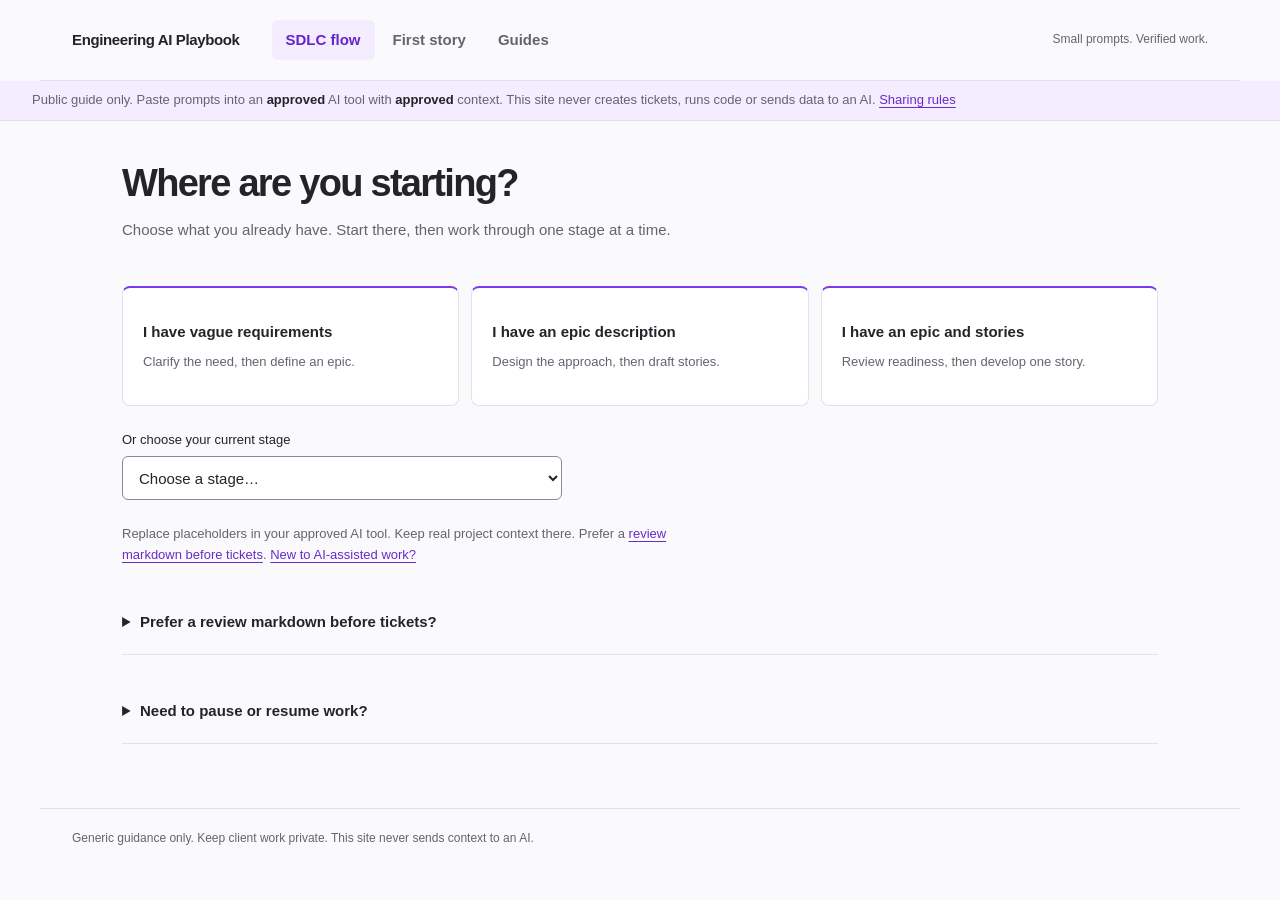
==== index.html @ a4615b83 "Polish review-markdown guide wording for the synced HTML view. Co-authored-by: Cursor <cursoragent@c" ====
<!doctype html>
<html lang="en">
<head>
<meta charset="utf-8">
<meta name="viewport" content="width=device-width,initial-scale=1">
<meta name="description" content="A practical guide to your first AI-assisted engineering task, with copyable prompts, worked examples and team guides.">
<title>Engineering AI Playbook</title>
<link rel="stylesheet" href="assets/styles.css?v=sdlc4">
</head>
<body>
<a class="skip" href="#main">Skip to content</a>
<header><a class="brand" href="#library">Engineering AI Playbook</a><nav aria-label="Main navigation"><a href="#library">SDLC flow</a><a href="#start">First story</a><a href="#guides">Guides</a></nav><span class="header-note">Small prompts. Verified work.</span></header>
<p class="site-boundary" role="note">Public guide only. Paste prompts into an <strong>approved</strong> AI tool with <strong>approved</strong> context. This site never creates tickets, runs code or sends data to an AI. <a href="#guide-security">Sharing rules</a></p>
<main id="main">

<section id="start" class="section" aria-labelledby="start-title">
<h1 id="start-title">Your first story</h1>
<p>New to AI-assisted work? Follow six steps with a fictional task app. Already comfortable? <a href="#library">Go to the SDLC flow</a>, jump to <a href="#stage/develop">Develop one story</a>, or <a href="#guide-review-md">generate a review markdown before tickets</a>.</p>

<nav id="lesson-nav" aria-label="Story steps"></nav><p id="lesson-status" class="helper" role="status"></p>
<article class="lesson-step" id="first-setup"><h3>1. Choose where to work</h3><div>
<p><strong>Ask your lead:</strong> “Which AI tool and model are approved, which repository and branch should I use, and what checks must pass?” Use the project’s existing setup instructions.</p>
<ul><li><strong>Editor or coding agent with an approved local project:</strong> paste prompts in its chat. Confirm it has the correct project open and can inspect files. Restrict permissions to the task; review proposed edits and commands.</li><li><strong>Browser chat without project access:</strong> paste only approved text for planning or explanation. It cannot inspect your local files, run tests or verify your branch unless an approved integration gives it that access. Ask it what context it needs; do not upload a whole repository.</li></ul>
<p>You do not need a ticket system, code host or MCP integration to practice this fictional example.</p>
<p><strong>Next:</strong> read the example below. Do not ask the AI to implement until requirements and the plan are clear.</p>
</div></article>
<article class="lesson-step" id="first-plan"><h3>2. Plan the story with a filled prompt</h3><div>
<p><strong>Story:</strong> As a task-app user, I need a valid title before saving a task.</p>
<p><strong>Acceptance criteria (the agreed conditions for completion):</strong> reject empty or whitespace-only titles; allow 1–100 characters after trimming spaces at the ends; reject 101 or more; show a helpful validation error. These are synthetic requirements, not a recommendation for every product.</p>
<p>Normally you replace <code>[STORY]</code> and <code>[AC]</code> in a template. Here they are already filled. Paste this in your approved AI chat:</p>
<pre class="prompt" id="example-plan">Plan only; do not edit code or create files.
Story: A task-app user must enter a valid title before saving a task.
Approved acceptance criteria for this fictional example:
- Reject empty or whitespace-only titles.
- Trim spaces at the ends; allow 1–100 characters after trimming.
- Reject 101 or more characters and show a helpful validation error.
Use only approved context. If you have repository access, inspect relevant form, validation and test files and cite their paths. Otherwise state that existing patterns are unknown and ask for the minimum approved context; do not invent file paths or test results.
List unanswered questions, the smallest independently testable changes, how to verify each, and what is outside scope. Flag how Unicode characters are counted as a question for the ticket owner. Do not silently decide it.</pre>
<button class="copy" data-copy-source="example-plan">Copy filled planning prompt</button>
<p><strong>Next:</strong> compare the response with step 3 before allowing edits.</p>
</div></article>
<article class="lesson-step" id="first-decide"><h3>3. Check the answer and resolve questions</h3><div>
<p class="example-label">Illustrative response shape — not a real repository inspection</p>
<ul><li><strong>Known:</strong> blank titles fail, end spaces are trimmed, the length limit is 100.</li><li><strong>Unknown:</strong> existing validation and test commands until code is inspected; the product’s definition of a Unicode character.</li><li><strong>Possible first slice:</strong> implement and test rejection of empty and whitespace-only titles using the existing validation pattern.</li><li><strong>Later slices:</strong> enforce the agreed length rule, then verify the form’s error display and saving behavior. Actual slice boundaries depend on the inspected code.</li><li><strong>Outside scope:</strong> redesigning the task form, adding accounts, or changing unrelated fields.</li></ul>
<p>A <strong>slice</strong> is one small change you can check on its own. If a proposed slice is too large or unclear, ask the AI to split or explain it, then ask your lead to review if you still cannot judge it.</p>
<p><strong>Unclear requirement?</strong> Ask the ticket owner, record the answer in the approved work item, and update the plan. Do not accept an AI guess as an approved requirement.</p>
<p><strong>Next:</strong> choose one understood, approved slice. If you cannot explain what will change and how you will check it, stop here and ask for help.</p>
</div></article>
<article class="lesson-step" id="first-execute"><h3>4. Implement one agreed change</h3><div>
<p>Use this only in an approved coding environment with project access. The example handles blank titles; it does not claim to finish the whole story.</p>
<pre class="prompt" id="example-execute">Implement only this agreed slice in the task app: reject empty and whitespace-only titles using the existing validation behavior.
First confirm the repository, branch and uncommitted changes. Preserve unrelated work. Inspect the relevant validation code and tests before editing.
Add a regression test for each rejected input and check that a normal title still passes. Use the project’s documented test commands. If a command or required access is unknown, ask; do not invent it.
Do not change length validation or unrelated features in this slice. Stop if the slice requires broader changes and explain why.
Report changed files, commands actually run and their observed results, remaining acceptance criteria, and one proposed next action. Do not mark the whole story complete.</pre>
<button class="copy" data-copy-source="example-execute">Copy filled execution prompt</button>
<p><strong>Next:</strong> inspect what changed. A confident AI answer is not proof that the change works.</p>
</div></article>
<article class="lesson-step" id="first-verify"><h3>5. Verify the result yourself</h3><div>
<ol><li><strong>Find the required checks:</strong> read the project README, contribution guide and existing CI configuration. Ask your lead if you cannot identify the commands.</li><li><strong>Review the diff:</strong> inspect the changed lines in your editor’s source-control view. They should match the agreed slice.</li><li><strong>Run the checks:</strong> record the command and actual outcome. “Not run” is a valid status; “passed” without execution is not.</li><li><strong>Try the behavior:</strong> for the blank-title slice, try empty input, spaces only, and a normal title. For the full story, also check the agreed 100/101-character boundary, trimming, and visible errors.</li><li><strong>Handle failures:</strong> keep the exact error privately, ask for investigation before another edit, and change strategy after two unsuccessful attempts. Do not remove a failing test just to get a pass.</li></ol>
<p><strong>Next:</strong> repeat steps 3–5 for the remaining approved slices, then request review.</p>
</div></article>
<article class="lesson-step" id="first-review"><h3>6. Request review and hand off honestly</h3><div>
<p>Ask your team’s reviewer to assess the change in the approved code host. AI review is additional help; it does not replace required human review or authorize merging or deployment.</p>
<div class="checklist" aria-label="Story completion checklist">
<label><input type="checkbox">Every agreed acceptance criterion is covered; unresolved questions are recorded.</label>
<label><input type="checkbox">I inspected the changed lines and can explain them.</label>
<label><input type="checkbox">Required checks were run; actual results and anything not run are recorded.</label>
<label><input type="checkbox">The relevant user behavior and boundary cases were checked.</label>
<label><input type="checkbox">The reviewer has a clear summary, evidence and any remaining limitations.</label>
</div>
<p class="helper">These checkboxes are a personal reminder for this visit. They reset on reload and do not update your ticket or approve delivery.</p>
<pre class="prompt" id="example-review">Review the current diff for the agreed task-title story: reject blank titles, trim end spaces, allow 1–100 characters by the agreed counting rule, reject longer titles and show a helpful error.
Do not edit code. Check each criterion against actual code and test evidence. List actionable issues with file and line references, and identify missing checks. Distinguish observed test results from tests not run. If you cannot access the diff or repository, ask for minimum approved context instead of claiming a review.</pre>
<button class="copy" data-copy-source="example-review">Copy filled review prompt</button>
<p class="bridge"><strong>You are ready for real work.</strong> Open <a href="#stage/develop">Develop one story</a> in the SDLC flow, replace placeholders with your approved ticket, and keep using plan → slice → verify. If work must pause, use <a href="#guide-handoff">the handoff guide</a>.</p>
</div></article>
<div class="lesson-controls"><button id="previous-step">Previous</button><button id="next-step" class="primary">Next step</button></div>
</section>
<section id="library" class="section" aria-labelledby="library-title">
<div class="flow-heading"><div><h1 id="library-title">Where are you starting?</h1><p id="flow-intro">Choose what you already have. Start there, then work through one stage at a time.</p></div><button id="change-entry" hidden>Change starting point</button></div>
<div id="entry-choices" class="entry-choices" aria-label="Starting points">
<button data-entry="0"><strong>I have vague requirements</strong><span>Clarify the need, then define an epic.</span></button>
<button data-entry="2"><strong>I have an epic description</strong><span>Design the approach, then draft stories.</span></button>
<button data-entry="4"><strong>I have an epic and stories</strong><span>Review readiness, then develop one story.</span></button>
</div>
<div id="stage-picker"><label for="stage-select">Or choose your current stage</label><select id="stage-select"><option value="">Choose a stage…</option></select></div>
<div id="stage-workspace" class="stage-workspace" hidden><nav id="stage-list" aria-label="SDLC stages"></nav><article id="stage-detail"></article></div>
<p class="helper flow-boundary">Replace placeholders in your approved AI tool. Keep real project context there. Prefer a <a href="#review-md-tools">review markdown before tickets</a>. <a href="#start">New to AI-assisted work?</a></p>
<details id="review-md-tools"><summary>Prefer a review markdown before tickets?</summary><div><p class="helper">Paste into an approved AI tool with your requirement. Store the result privately. Read the <a href="#guide-review-md">full guide</a>.</p><pre id="review-md-text" class="prompt"></pre><button class="copy" data-copy-source="review-md-text">Copy review-markdown prompt</button></div></details>
<details id="handoff-tools"><summary>Need to pause or resume work?</summary><div><label for="handoff-select">Handoff action</label><select id="handoff-select"><option value="0">Pause work</option><option value="1">Resume work</option></select><pre id="handoff-text" class="prompt"></pre><button class="copy" data-copy-source="handoff-text">Copy handoff prompt</button></div></details>
<noscript>Enable JavaScript to choose stages and copy prompts. The worked example and guides remain readable on this page.</noscript>
</section>
<section id="guides" class="section" aria-labelledby="guides-title">
<h1 id="guides-title">A little guidance, when you need it</h1>
<p>Tools, workflow and boundaries. Open only what you need. <a href="#glossary">Look up a term</a>.</p>
<!-- team-guides:start -->
<details id="guide-tools"><summary>Choose and prepare your AI tool</summary><div>
<p>Use the tool and model your team approves. Ask your lead before sending any real work: “Which tool may I use, what information may I share, and which project setup instructions should I follow?” This playbook does not approve a provider for your client.</p>
<h3>Two ways to use the prompts</h3>
<ul>
<li>Browser chat: useful for discussing approved requirements or explaining permitted snippets. Without an approved connection, it cannot inspect your local repository, verify a branch or run tests. Paste the prompt in its chat and supply only the minimum approved context it asks for.</li>
<li>Editor or coding agent: open the approved local project and use the tool’s chat. Confirm the correct workspace and branch, follow the project’s setup guide, and check that relevant files are accessible. Review proposed edits and commands before accepting them under your team’s policy.</li>
</ul>
<p>You do not need to install a new tool just for this guide. Existing approved editors or agents can use these prompts. This guide is free to read; tool subscriptions, model access and usage limits vary.</p>
<h3>Before allowing edits</h3>
<ol>
<li>Identify the repository and branch with your lead if you are unsure. Preserve existing work that belongs to someone else.</li>
<li>Read the project README or contribution guide for setup and test commands. Ask for help if the environment does not run.</li>
<li>Choose your current SDLC stage. At development, start with “Plan this story”. Resolve questions and understand the proposed first slice before implementation.</li>
<li>Keep file access and permissions limited to what the task needs. Do not hand over credentials or copy a whole repository into a chat just to get started.</li>
</ol>
<h3>Optional integrations</h3>
<p>MCP means Model Context Protocol: a way to connect AI tools to systems or data. It is not required for this workflow. Add integrations only when your team approves the access and data handling. A connection to your ticket system or code host is not automatically configured by this website. Deterministic tools such as the project’s test runner, formatter and source-control view remain the evidence for actual behavior and changes.</p>
</div></details>
<details id="guide-review-md"><summary>Generate a review markdown before tickets</summary><div>
<p>Prefer a private review markdown over creating tickets immediately. Humans review the draft epic and stories, answer blocking questions, then create tickets only for the approved set.</p>
<p>This keeps client context out of the public playbook site. Store the markdown only in an approved private location.</p>
<h3>When to use it</h3>
<ul>
<li>You received vague or meeting-note requirements and need an epic plus stories to review.</li>
<li>You want questions and assumptions visible before Jira (or any ticket system).</li>
<li>You are practicing the SDLC stages without writing tickets yet.</li>
</ul>
<h3>How it works</h3>
<ol>
<li>Open this playbook’s SDLC stage prompts (Clarify → Epic → Design → Stories) as the source of truth.</li>
<li>Paste the reusable prompt below into an approved AI tool.</li>
<li>Replace the requirement block with the real approved context.</li>
<li>Save the model’s markdown privately and review it with your lead or owner.</li>
<li>Only after review, use Review &amp; create stories and enter tickets through approved access.</li>
</ol>
<p>Optional: if your lead allows, name target repos for naming and integration fit only. Do not ask the AI to modify code unless that work is explicitly in scope.</p>
<h3>Reusable prompt</h3>
<p>Copy from “Prefer a review markdown before tickets?” on the SDLC flow page, or use this text:</p>
<pre class="prompt">You are running the Engineering AI Playbook offline as a review workflow.

Source of truth for stage prompts:
https://smg99.github.io/engineering-ai-playbook/
(or local engineering-ai-playbook/assets/flow-data.js)

Goal:
Produce ONE markdown file for human review. Do NOT create tickets.
Do NOT invent ticket IDs or claim approval.

Process — run these stages in order using the EXACT playbook prompt text for each:
1) Clarify requirements
2) Define the epic
3) Design the approach
4) Draft stories

Markdown must include:
- The client requirement enclosed verbatim in a fenced code block
- For each stage: the exact playbook prompt used, then your output
- Clear labels: Known facts / Assumptions / Unknowns / Proposals / DRAFT
- Blocking questions for the owner (P0/P1/P2)
- One draft epic
- User stories with: summary, need/value, scope/exclusions, dependencies,
  numbered Given/When/Then AC, negative/boundary cases, QA mapped to AC,
  test requirements, definition of done, and the playbook coverage policy
- If timeline conflicts with scope: propose an MVP cut vs stretch
- A short &quot;Playbook feedback&quot; section: what worked / what to improve

Rules from the playbook:
- Separate facts from assumptions; do not invent answers
- If blocked, continue with a provisional brief labeled as assumptions
- Prefer existing system patterns; call out false-friend modules if found
- Keep real client context out of the public playbook repo
- No code changes unless I explicitly ask

Optional context (only if provided):
- Target repos/paths: …
- Team conventions: …

Client requirement:
&quot;&quot;&quot;
[PASTE REQUIREMENT HERE]
&quot;&quot;&quot;</pre>
<h3>After the markdown exists</h3>
<ul>
<li>Answer P0 questions or explicitly accept assumptions.</li>
<li>Cut stretch stories if the timeline cannot hold them.</li>
<li>Create tickets only for the approved epic and stories.</li>
<li>Keep using Develop one story for implementation; the markdown is planning evidence, not completion proof.</li>
</ul>
</div></details>
<details id="guide-security"><summary>Protect client information</summary><div>
<p>This repository and website are public. Use fictional examples here. Real tickets, source code, screenshots, private logs, architecture, credentials and customer records must stay in policy-approved private locations. Do not put them in this repository’s issues, pull requests or commit history.</p>
<h3>Where should I put my real context?</h3>
<p>Keep the work item in the team’s approved ticket system and application code in its approved code host. Use real context in an AI tool only when the client and organization explicitly permit that provider and the data being shared. Having a paid account does not establish permission.</p>
<p>This website only displays and copies text. It does not connect to your ticket system, code host, repository or an AI provider, and it has no form for submitting real ticket details. Clipboard contents are handled by your browser; you choose whether and where to paste them.</p>
<h3>Safe practice example</h3>
<p>Practice with “a fictional task app that requires a title” rather than a real customer’s ticket, screenshots or code. Replace names and sensitive values with placeholders only when your team confirms the remaining context is safe; anonymizing a name alone may not remove proprietary information.</p>
<h3>If you are unsure</h3>
<p>Stop and ask your lead what may be shared and where. Never paste passwords, tokens or production records into a prompt. Review proposed tool access rather than accepting it automatically. Keep project plans, test evidence and handoff notes in approved private locations. Follow your organization’s incident process if something restricted is shared accidentally.</p>
</div></details>
<details id="guide-workflow"><summary>From vague requirement to verified release</summary><div>
<p>Choose where your work is now in SDLC flow. You can start with vague requirements, an existing epic, or an epic and stories. Stage selection is navigation; this website does not track or approve real work.</p>
<p>For a new vague requirement, prefer generating a private review markdown (clarify → epic → design → stories) and human-reviewing it before creating tickets. Use “Prefer a review markdown before tickets?” on the SDLC flow page, or the Generate a review markdown before tickets guide.</p>
<h3>Follow the nine stages</h3>
<ol>
<li>Clarify requirements: separate facts from assumptions, identify users and outcomes, surface relevant non-functional needs, and resolve blocking questions with the owner.</li>
<li>Define the epic: agree scope, exclusions, success criteria, risks and dependencies before treating the epic as ready.</li>
<li>Design the approach: capture a lightweight design note—touchpoints, contracts, NFRs and risks—and get tech-lead or owner agreement before splitting work.</li>
<li>Draft stories: split the epic into small independently testable stories for your ticket system. Every story needs numbered acceptance criteria (AC), QA scenarios, dependencies, test requirements and a definition of done.</li>
<li>Review and create stories: have the owner approve the AC and confirm the project. Create tickets only through approved access with explicit authorization, or enter the approved drafts manually. Never invent ticket IDs or approval.</li>
<li>Develop one story: inspect the approved repository and current changes, plan small slices, then implement and verify one slice at a time. Finish the current story before starting another.</li>
<li>Verify and review: check every AC against actual code and meaningful tests, verify coverage evidence and obtain required human review (including tech-lead review when your team requires it).</li>
<li>QA validation: test each AC and relevant boundary, negative and regression cases in the approved environment; add a short exploratory pass. Record observed results and QA sign-off. Return failed stories to development; choose the next ready story when appropriate.</li>
<li>Release and monitor: include only accepted stories in the release scope. Confirm deployment authorization, environment promotion, rollout and rollback readiness, then verify actual post-release smoke checks and monitoring through the existing team process.</li>
</ol>
<h3>Coverage and acceptance criteria</h3>
<p>Each story must state the project’s agreed coverage gate for new or changed application code (prefer 100% line, branch, function and statement when tooling supports it). State the actual gate if it differs. Report the existing repository baseline separately. Document measurement limitations and approved exclusions; do not silently weaken the target or exclude code to inflate coverage. Missing tooling, unrun tests or unverified coverage are blockers, never evidence of a pass.</p>
<p>Acceptance criteria describe observable outcomes QA can test, including relevant error and boundary behavior. Coverage measures execution; it does not establish that those outcomes are correct. QA must verify them separately.</p>
<h3>Stop and ask for help</h3>
<ul>
<li>Requirements conflict or expected behavior is unknown: ask the ticket owner.</li>
<li>You cannot explain the plan or its checks: ask your lead or reviewer.</li>
<li>The AI requests credentials, broader access or unapproved data: stop and check policy.</li>
<li>Unexpected files change or broader work is needed: review scope before accepting edits.</li>
<li>Checks fail: keep actual error evidence privately and investigate. After two unsuccessful attempts, change strategy or ask a teammate. Never report a pass you did not observe.</li>
</ul>
<p>Use the pause/resume prompts to checkpoint the current stage and story in an approved private location. Real tickets, code and evidence stay in approved private project systems.</p>
</div></details>
<details id="guide-handoff"><summary>Advanced: save context and hand off work</summary><div>
<p>Learn the basic story workflow first. You do not need to switch providers or monitor percentages to complete the worked example.</p>
<h3>Keep each request focused</h3>
<p>Give the AI the current objective, approved acceptance criteria, relevant file paths, constraints and actual error evidence. Avoid pasting entire chat histories or repositories. Use the project’s compiler, tests, formatter and source-control tools for checks rather than asking the AI to guess their results. Shorter prompts are useful only if they preserve the context needed for correct work; this guide does not guarantee token savings.</p>
<h3>When work must pause</h3>
<p>Finish at a safe point, inspect the current changes, and record what is actually known. Store the following STATE note only in a policy-approved private location. STATE is simply a factual continuation note, not a special tool or public file requirement.</p>
<pre class="prompt">Work item: [approved private ID]
Branch: [current branch]
Last verified commit: [actual commit identifier]
Completed: [verified changes]
Current: [one unfinished slice]
Tests: [commands run and actual results; say not run where applicable]
Uncommitted files: [changed paths]
Blockers and unresolved questions: [facts]
Next action: [one specific action]</pre>
<p>Use “Pause work” under “Need to pause or resume work?” to help summarize it. Use “Resume work” in the next approved session. The receiving tool must recheck the repository, branch, changed files and evidence before editing. If it lacks access, it should ask for minimum approved context rather than claiming verification.</p>
<h3>Usage limits are provider-specific</h3>
<p>Read your provider’s actual usage dashboard. Some providers do not expose a meaningful percentage, and reset windows differ. A rough optional checkpoint around 85–90% may be useful if that metric exists, but it is not a universal threshold. Pause safely when needed; switch providers only if your team approves both the destination and the context transfer. A free agent may still use a paid model. Never assume price or data handling from a tool’s label.</p>
</div></details>
<!-- team-guides:end -->
</section>
<details id="glossary"><summary>Glossary</summary><div>
<dl class="glossary">
<div><dt>Story / acceptance criteria (AC)</dt><dd>A small user need and the agreed conditions that prove it is met. Ask the ticket owner when those conditions are unclear.</dd></div>
<div><dt>Epic</dt><dd>A larger goal delivered through several stories. Most beginners can start with their assigned story.</dd></div>
<div><dt>Design note</dt><dd>A lightweight agreed approach covering touchpoints, contracts, NFRs and risks before stories are split.</dd></div>
<div><dt>Review markdown</dt><dd>A private draft that runs clarify → epic → design → stories for human review before anyone creates tickets.</dd></div>
<div><dt>Ticket system / code host</dt><dd>Where work items live (for example Jira, Linear or GitHub Issues) and where application code, PRs and CI live (for example Bitbucket, GitHub or GitLab).</dd></div>
<div><dt>Slice / scope</dt><dd>A slice is one independently checkable change. Scope is the boundary of what you have agreed to change.</dd></div>
<div><dt>Repository / branch / diff</dt><dd>The project’s tracked files, a line of work within it, and the changed lines you inspect before review.</dd></div>
<div><dt>Regression test / CI</dt><dd>A test that catches a bug returning. Continuous integration (CI) runs the project’s automated checks; it may not cover every requirement.</dd></div>
<div><dt>Checkpoint / handoff / STATE</dt><dd>A safe stopping point, the summary needed to continue, and a short factual note recording that state in an approved private location.</dd></div>
<div><dt>Agent / MCP</dt><dd>An agent can use permitted tools to act on work. Model Context Protocol (MCP) connects tools or data; it is optional and does not automatically grant approved access.</dd></div>
<div><dt>Tokens / context / quota</dt><dd>Tokens are pieces of text processed by a model. Context is the information it receives. Quota is your provider’s usage allowance; its measurement varies.</dd></div>
</dl>
</div></details>
<div id="copy-status" class="sr-only" role="status" aria-live="polite"></div>
</main>
<footer>Generic guidance only. Keep client work private. This site never sends context to an AI.</footer>
<script src="assets/flow-data.js?v=sdlc4" defer></script>
<script src="assets/app.js?v=sdlc4" defer></script>
</body>
</html>
---- assets/styles.css ----
/* Inspired by the supplied DesignSystems.one light preview; no external runtime. */
:root{color-scheme:light;--bg:#fafafc;--surface:#fff;--subtle:#f2f1f6;--text:#24232a;--muted:#666371;--line:#e3e0eb;--brand:#7c3aed;--brand-hover:#6425cb;--tint:#f3edff;--radius:8px;font:15px/1.6 -apple-system,BlinkMacSystemFont,"Segoe UI",sans-serif;background:var(--bg);color:var(--text)}*{box-sizing:border-box}body{margin:0}a{color:#6b2bc8;text-underline-offset:3px}a:hover{color:#4e1f94}button,input,textarea{font:inherit}button,a,input,textarea,summary{-webkit-tap-highlight-color:transparent}button,a{touch-action:manipulation}button{border:1px solid var(--line);background:var(--surface);color:var(--text);padding:10px 14px;border-radius:var(--radius);cursor:pointer;min-height:44px}button:hover{background:var(--subtle);border-color:#c2bacc}button:active,.primary:active{transform:translateY(1px)}button:disabled{opacity:.45;cursor:default}button,a,summary{transition:background-color .16s,border-color .16s,color .16s,transform .16s}button:focus-visible,a:focus-visible,summary:focus-visible,input:focus-visible,textarea:focus-visible{outline:3px solid #9e79eb;outline-offset:3px}.primary,.copy{background:var(--brand);border-color:var(--brand);color:white;font-weight:600}.primary:hover,.copy:hover{background:var(--brand-hover);border-color:var(--brand-hover);color:white}.site-boundary{margin:0;padding:10px 32px;background:var(--tint);border-bottom:1px solid var(--line);color:var(--muted);font-size:13px;line-height:1.45;max-width:none}.site-boundary strong{color:var(--text)}.bridge{margin-top:22px;padding:14px 16px;border:1px solid var(--line);border-radius:var(--radius);background:var(--subtle);font-size:14px;color:var(--text);max-width:76ch}html{scroll-padding-top:24px}
header{display:flex;gap:32px;align-items:center;max-width:1200px;margin:auto;padding:20px 32px;border-bottom:1px solid var(--line)}.brand{color:var(--text);font-weight:650;letter-spacing:-.025em;text-decoration:none}header nav{display:flex;gap:4px}header nav a{text-decoration:none;color:var(--muted);padding:8px 14px;border-radius:6px;font-weight:550}header nav a[aria-current=page]{background:var(--tint);color:#6425cb}.header-note{margin-left:auto;font-size:12px;color:var(--muted)}main{max-width:1100px;margin:auto;padding:40px 32px 64px;min-height:75dvh}.section{scroll-margin-top:24px}h1,h2{font-size:clamp(28px,4vw,38px);line-height:1.18;letter-spacing:-.045em;font-weight:650;margin:0 0 12px}h3{font-size:22px;line-height:1.3;letter-spacing:-.025em;font-weight:630;margin:0 0 16px}p{color:var(--muted);margin:10px 0 20px;max-width:76ch}strong{font-weight:600;color:var(--text)}small,.helper{color:var(--muted);font-size:13px}.notice{border-left:2px solid var(--brand);background:var(--tint);padding:12px 16px;font-size:14px}.toolbar{display:flex;gap:4px;flex-wrap:wrap;margin:16px 0 10px}.toolbar button{padding:6px 13px;min-height:40px;background:transparent;border-color:transparent;color:var(--muted)}.toolbar button[aria-pressed=true]{background:var(--text);color:#fff}.toolbar button:hover{background:var(--subtle);color:var(--text)}label[for=search]{display:block;margin:24px 0 6px;font-size:13px;font-weight:600}input[type=search]{width:100%;max-width:440px;min-height:44px;background:var(--surface);border:1px solid #908799;border-radius:var(--radius);padding:10px 14px;color:var(--text)}input::placeholder{color:#77717f}.prompt-workspace{display:grid;grid-template-columns:minmax(220px,280px) minmax(0,1fr);gap:28px;align-items:start}#prompt-list{display:grid;gap:4px}#prompt-list button{display:block;width:100%;text-align:left;border-color:transparent;background:transparent;padding:13px 16px;min-height:64px;border-left:2px solid transparent;border-radius:0 6px 6px 0}#prompt-list button span{display:block;color:var(--muted);font-size:12px;margin-bottom:2px}#prompt-list button[aria-pressed=true]{background:var(--tint);border-left-color:var(--brand);color:#5d25ad;font-weight:600}#prompt-list button:hover{background:var(--subtle)}#prompt-detail{background:var(--surface);border:1px solid var(--line);border-radius:10px;padding:26px;box-shadow:0 2px 4px #24232a04;min-width:0}.detail-heading{display:flex;align-items:start;justify-content:space-between;gap:12px}.tag{font-size:12px;color:#6b2bc8;font-weight:600;margin:0 0 6px;display:block}.token-count{color:var(--muted);font-size:12px;white-space:nowrap;padding-top:4px}.prompt{white-space:pre-wrap;overflow-wrap:anywhere;background:#f7f6fa;border:1px solid var(--line);border-radius:6px;padding:18px;font:13px/1.75 ui-monospace,SFMono-Regular,Consolas,monospace;color:#35313f;width:100%;margin:18px 0}.next{margin:20px 0 12px;border-top:1px solid var(--line);padding-top:18px;font-size:14px}.next-action{border:0;padding:4px 0;color:#6b2bc8;background:transparent;min-height:36px}.next-action:hover{background:transparent;color:#4e1f94}.prompt-inputs{font-size:14px;margin-top:18px}details{border-bottom:1px solid var(--line);padding:0;margin:0;scroll-margin-top:24px}summary{cursor:pointer;padding:20px 0;font-weight:600;list-style-position:outside;margin-left:18px}details[open]>summary{color:#6b2bc8}details>div{padding:0 18px 20px;max-width:850px}details h3{font-size:17px;margin:22px 0 8px}details p,details li{font-size:14px}li{color:var(--muted);margin:8px 0;max-width:75ch}ol,ul{padding-left:22px}#lesson-nav{display:flex;gap:6px;flex-wrap:wrap;margin-top:24px}#lesson-nav button{min-width:44px;font-variant-numeric:tabular-nums}#lesson-nav button[aria-current=step]{background:var(--brand);border-color:var(--brand);color:white}.lesson-step{max-width:850px;padding:26px;border:1px solid var(--line);border-radius:10px;background:var(--surface)}.lesson-step p,.lesson-step li{font-size:14px}.lesson-step h3{font-size:22px}.lesson-controls{display:flex;gap:10px;justify-content:space-between;max-width:850px;margin-top:20px}.example-label{color:#6b2bc8;font-size:12px;font-weight:600}.checklist{display:grid;gap:14px;margin:22px 0}.checklist label{display:flex;align-items:start;gap:12px;cursor:pointer;color:var(--muted);font-size:14px}.checklist input{width:19px;height:19px;accent-color:var(--brand);margin-top:3px;flex-shrink:0}.glossary{display:grid;grid-template-columns:1fr 1fr;gap:0 32px}.glossary dt{font-weight:600;margin-top:20px}.glossary dd{color:var(--muted);font-size:14px;margin:4px 0}#glossary{margin-top:32px}#glossary h2{font-size:24px}.sr-only{position:absolute;width:1px;height:1px;padding:0;margin:-1px;overflow:hidden;clip:rect(0,0,0,0);white-space:nowrap;border:0}.skip{position:absolute;left:20px;top:-100px;background:var(--surface);padding:10px;z-index:2}.skip:focus{top:8px}footer{max-width:1200px;margin:auto;border-top:1px solid var(--line);padding:20px 32px;color:var(--muted);font-size:12px}textarea{width:100%;background:var(--surface);color:var(--text);border:1px solid var(--line);border-radius:6px;padding:12px}code{overflow-wrap:anywhere}[hidden]{display:none!important}.view-enter{animation:enter .18s ease-out}@keyframes enter{from{opacity:.85;transform:translateY(2px)}to{opacity:1;transform:translateY(0)}}@media(prefers-reduced-motion:reduce){*,*::before,*::after{animation:none!important;transition:none!important;scroll-behavior:auto!important}}@media(max-width:700px){.site-boundary{padding:10px 20px}header{padding:16px 20px;gap:12px;flex-wrap:wrap}.header-note{display:none}header nav{width:100%;gap:4px}header nav a{flex:1;text-align:center}main{padding:28px 20px 40px}.prompt-workspace{grid-template-columns:1fr;gap:16px}#prompt-list{display:flex;overflow-x:auto;gap:6px;padding-bottom:8px}#prompt-list button{width:auto;flex:0 0 auto;min-height:44px;border:1px solid var(--line);border-radius:6px;padding:8px 12px}#prompt-list button span{display:none}#prompt-list button[aria-pressed=true]{border-color:var(--brand)}#prompt-detail,.lesson-step{padding:20px}.detail-heading{flex-wrap:wrap;gap:0}.token-count{padding:0}.glossary{grid-template-columns:1fr}footer{padding:20px}.prompt{padding:14px}}
/* SDLC flow: entry points and a selected stage; navigation never asserts completion. */
.flow-heading{display:flex;justify-content:space-between;align-items:start;gap:20px}.flow-heading>div{min-width:0}.flow-heading>button{white-space:nowrap}.entry-choices{display:grid;grid-template-columns:repeat(3,minmax(0,1fr));gap:12px;margin:24px 0}.entry-choices button{text-align:left;padding:20px;min-height:120px;border-top:2px solid var(--brand)}.entry-choices button strong{display:block;margin-bottom:8px}.entry-choices button span{display:block;font-size:13px;color:var(--muted)}select{font:inherit;max-width:100%;background:var(--surface);color:var(--text);border:1px solid #908799;border-radius:6px;padding:10px 12px;min-height:44px}select:focus-visible{outline:3px solid #9e79eb;outline-offset:3px}#stage-picker{margin:20px 0}#stage-picker label,#stage-action+label{display:block;font-size:13px;margin-bottom:6px}#stage-picker select{width:100%;max-width:440px}.has-stage #stage-picker{display:none}.stage-workspace{display:grid;grid-template-columns:240px minmax(0,1fr);gap:28px;align-items:start;margin-top:24px}#stage-list{display:grid;gap:6px}#stage-list a{display:flex;align-items:center;gap:12px;padding:12px;text-decoration:none;color:var(--muted);border-radius:6px;font-size:14px}#stage-list a[aria-current=step]{background:var(--tint);color:#6425cb;font-weight:600}#stage-list a:hover{background:var(--subtle)}.stage-number{display:grid;place-items:center;min-width:26px;height:26px;border:1px solid var(--line);border-radius:50%;font-size:12px;font-variant-numeric:tabular-nums}#stage-list a[aria-current=step] .stage-number{background:var(--brand);color:white;border-color:var(--brand)}#stage-detail{min-width:0;padding:26px;border:1px solid var(--line);border-radius:10px;background:var(--surface)}#stage-detail h2{font-size:28px;letter-spacing:-.03em}.flow-inputs{margin:18px 0}.flow-inputs p{font-size:14px;margin:8px 0}.prompt-bar{display:flex;align-items:center;gap:12px;justify-content:space-between;flex-wrap:wrap;margin-top:20px}.prompt-bar .copy-fallback{width:100%}#stage-detail label{display:block;font-size:13px;margin:20px 0 6px}.stage-gate{border-top:1px solid var(--line);margin-top:22px;padding-top:18px}.stage-gate h3{font-size:16px;margin-bottom:10px}.stage-gate li{font-size:14px}.stage-actions{display:flex;align-items:center;gap:14px;flex-wrap:wrap;margin:22px 0 16px}.stage-actions .primary{text-decoration:none;padding:10px 14px;border-radius:6px;font-size:14px}.flow-boundary{margin:24px 0}#handoff-tools{margin-top:24px}#handoff-tools label{display:block;margin:12px 0 6px}@media(max-width:700px){.flow-heading{display:block}.flow-heading>button{margin:0 0 14px}.entry-choices{grid-template-columns:1fr;gap:10px}.entry-choices button{min-height:0;padding:16px}.entry-choices button strong{margin-bottom:4px}.has-stage #stage-picker{display:block}.stage-workspace{grid-template-columns:1fr;margin-top:16px}#stage-list{display:none}#stage-detail{padding:20px}.prompt-bar .copy{width:100%}.stage-actions{align-items:flex-start;flex-direction:column}.stage-actions .primary{width:100%}#stage-action{width:100%}}
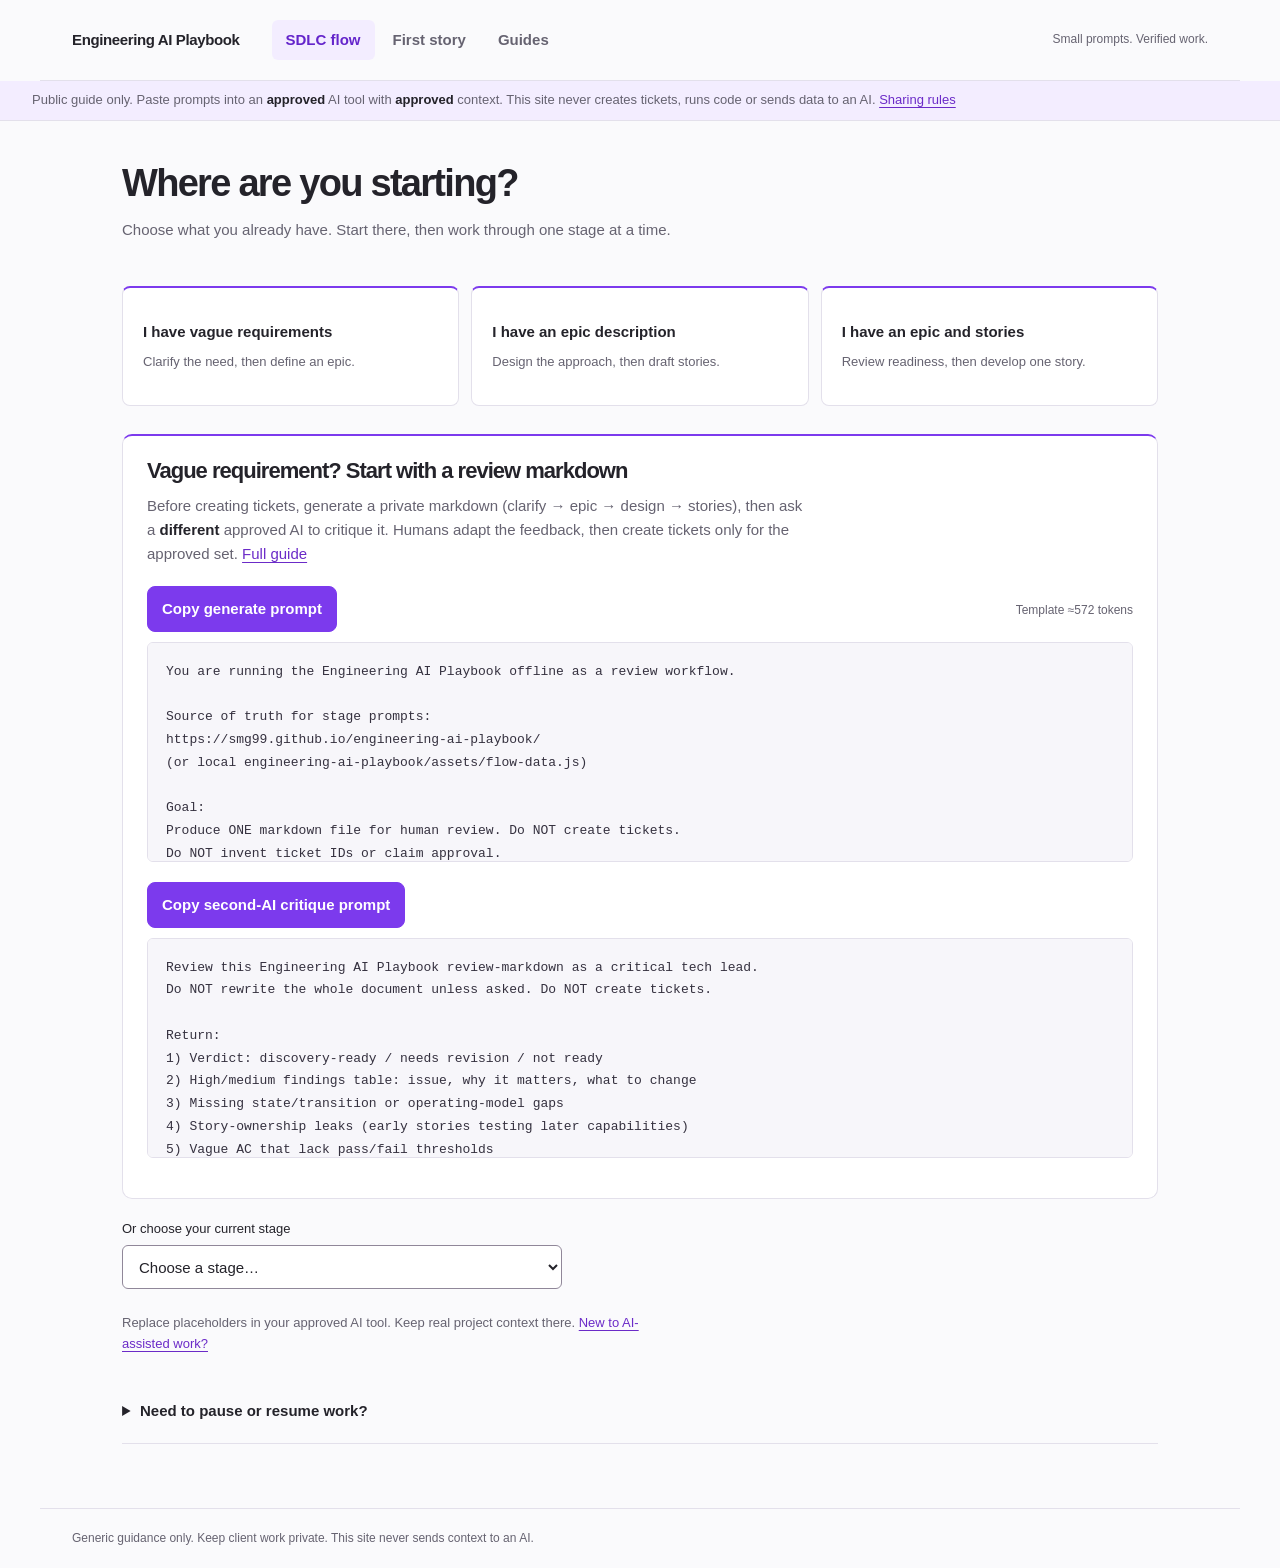
==== commit 37400235: "Surface review-markdown generate and critique prompts on SDLC home. Make the MD-first loop discovera" ====
--- a/index.html
+++ b/index.html
@@ -5,7 +5,7 @@
 <meta name="viewport" content="width=device-width,initial-scale=1">
 <meta name="description" content="A practical guide to your first AI-assisted engineering task, with copyable prompts, worked examples and team guides.">
 <title>Engineering AI Playbook</title>
-<link rel="stylesheet" href="assets/styles.css?v=sdlc4">
+<link rel="stylesheet" href="assets/styles.css?v=sdlc5">
 </head>
 <body>
 <a class="skip" href="#main">Skip to content</a>
@@ -84,10 +84,17 @@
 <button data-entry="2"><strong>I have an epic description</strong><span>Design the approach, then draft stories.</span></button>
 <button data-entry="4"><strong>I have an epic and stories</strong><span>Review readiness, then develop one story.</span></button>
 </div>
+<div id="review-md-home" class="review-md-home">
+<h2 id="review-md-home-title">Vague requirement? Start with a review markdown</h2>
+<p>Before creating tickets, generate a private markdown (clarify → epic → design → stories), then ask a <strong>different</strong> approved AI to critique it. Humans adapt the feedback, then create tickets only for the approved set. <a href="#guide-review-md">Full guide</a></p>
+<div class="prompt-bar"><button class="copy" data-copy-source="review-md-text">Copy generate prompt</button><span class="token-count" id="review-md-token" title="Template only; excludes the context you add. Rough character-based estimate, not a billing count."></span></div>
+<pre id="review-md-text" class="prompt"></pre>
+<div class="prompt-bar"><button class="copy" data-copy-source="review-md-critique-text">Copy second-AI critique prompt</button></div>
+<pre id="review-md-critique-text" class="prompt"></pre>
+</div>
 <div id="stage-picker"><label for="stage-select">Or choose your current stage</label><select id="stage-select"><option value="">Choose a stage…</option></select></div>
 <div id="stage-workspace" class="stage-workspace" hidden><nav id="stage-list" aria-label="SDLC stages"></nav><article id="stage-detail"></article></div>
-<p class="helper flow-boundary">Replace placeholders in your approved AI tool. Keep real project context there. Prefer a <a href="#review-md-tools">review markdown before tickets</a>. <a href="#start">New to AI-assisted work?</a></p>
-<details id="review-md-tools"><summary>Prefer a review markdown before tickets?</summary><div><p class="helper">Paste into an approved AI tool with your requirement. Store the result privately. Read the <a href="#guide-review-md">full guide</a>.</p><pre id="review-md-text" class="prompt"></pre><button class="copy" data-copy-source="review-md-text">Copy review-markdown prompt</button></div></details>
+<p class="helper flow-boundary">Replace placeholders in your approved AI tool. Keep real project context there. <a href="#start">New to AI-assisted work?</a></p>
 <details id="handoff-tools"><summary>Need to pause or resume work?</summary><div><label for="handoff-select">Handoff action</label><select id="handoff-select"><option value="0">Pause work</option><option value="1">Resume work</option></select><pre id="handoff-text" class="prompt"></pre><button class="copy" data-copy-source="handoff-text">Copy handoff prompt</button></div></details>
 <noscript>Enable JavaScript to choose stages and copy prompts. The worked example and guides remain readable on this page.</noscript>
 </section>
@@ -116,23 +123,25 @@
 <details id="guide-review-md"><summary>Generate a review markdown before tickets</summary><div>
 <p>Prefer a private review markdown over creating tickets immediately. Humans review the draft epic and stories, answer blocking questions, then create tickets only for the approved set.</p>
 <p>This keeps client context out of the public playbook site. Store the markdown only in an approved private location.</p>
+<p>On the SDLC home view, the generate prompt and a second-pass review prompt are visible with copy buttons. Use those first; this guide explains the full loop.</p>
 <h3>When to use it</h3>
 <ul>
 <li>You received vague or meeting-note requirements and need an epic plus stories to review.</li>
-<li>You want questions and assumptions visible before Jira (or any ticket system).</li>
+<li>You want questions and assumptions visible before any ticket system entry.</li>
 <li>You are practicing the SDLC stages without writing tickets yet.</li>
 </ul>
 <h3>How it works</h3>
 <ol>
-<li>Open this playbook’s SDLC stage prompts (Clarify → Epic → Design → Stories) as the source of truth.</li>
-<li>Paste the reusable prompt below into an approved AI tool.</li>
-<li>Replace the requirement block with the real approved context.</li>
-<li>Save the model’s markdown privately and review it with your lead or owner.</li>
-<li>Only after review, use Review &amp; create stories and enter tickets through approved access.</li>
+<li>On SDLC flow home, copy the generate prompt into an approved AI tool.</li>
+<li>Paste your approved requirement and optional target repos.</li>
+<li>Save the model’s markdown privately.</li>
+<li>Copy the critique prompt into a different approved AI tool (or a fresh session) and paste that markdown for a second-pass review.</li>
+<li>Adapt useful feedback; answer P0 questions with the owner.</li>
+<li>Run Review &amp; create stories in readiness-only mode (validate drafts; still do not invent ticket IDs).</li>
+<li>Only after human approval, create tickets through approved access.</li>
 </ol>
-<p>Optional: if your lead allows, name target repos for naming and integration fit only. Do not ask the AI to modify code unless that work is explicitly in scope.</p>
-<h3>Reusable prompt</h3>
-<p>Copy from “Prefer a review markdown before tickets?” on the SDLC flow page, or use this text:</p>
+<h3>Reusable generate prompt</h3>
+<p>Copy from the SDLC home panel, or use:</p>
 <pre class="prompt">You are running the Engineering AI Playbook offline as a review workflow.
 
 Source of truth for stage prompts:
@@ -148,6 +157,8 @@
 2) Define the epic
 3) Design the approach
 4) Draft stories
+5) Review &amp; create stories in READINESS-ONLY mode: validate drafts for clarity,
+   ownership, testability and gaps. Still do NOT create tickets or invent IDs.
 
 Markdown must include:
 - The client requirement enclosed verbatim in a fenced code block
@@ -155,9 +166,17 @@
 - Clear labels: Known facts / Assumptions / Unknowns / Proposals / DRAFT
 - Blocking questions for the owner (P0/P1/P2)
 - One draft epic
+- For stateful domains (queues, workflows, approvals): explicit entity states
+  and allowed transitions before story AC that depend on them
 - User stories with: summary, need/value, scope/exclusions, dependencies,
   numbered Given/When/Then AC, negative/boundary cases, QA mapped to AC,
-  test requirements, definition of done, and the playbook coverage policy
+  test requirements, definition of done
+- One owning story per observable behavior; do not test later-story behavior
+  inside earlier foundation stories
+- Full story detail only for the proposed MVP set; label the rest as backlog themes
+  (title + intent only) until expanded
+- Cite the team’s agreed coverage gate for new/changed code; if unknown, ask.
+  Do not invent a gate. Prefer 100% only when that is the team’s stated gate.
 - If timeline conflicts with scope: propose an MVP cut vs stretch
 - A short &quot;Playbook feedback&quot; section: what worked / what to improve
 
@@ -170,17 +189,36 @@
 
 Optional context (only if provided):
 - Target repos/paths: …
-- Team conventions: …
+- Team conventions / coverage gate: …
 
 Client requirement:
 &quot;&quot;&quot;
 [PASTE REQUIREMENT HERE]
 &quot;&quot;&quot;</pre>
-<h3>After the markdown exists</h3>
+<h3>Reusable critique prompt (second AI)</h3>
+<p>After the markdown exists, paste it into a different approved model or a fresh session:</p>
+<pre class="prompt">Review this Engineering AI Playbook review-markdown as a critical tech lead.
+Do NOT rewrite the whole document unless asked. Do NOT create tickets.
+
+Return:
+1) Verdict: discovery-ready / needs revision / not ready
+2) High/medium findings table: issue, why it matters, what to change
+3) Missing state/transition or operating-model gaps
+4) Story-ownership leaks (early stories testing later capabilities)
+5) Vague AC that lack pass/fail thresholds
+6) Whether stretch items are wrongly treated as full stories
+7) Whether coverage gate is explicit or still assumed
+8) The smallest revision checklist before readiness-only re-validation
+
+Document to review:
+&quot;&quot;&quot;
+[PASTE REVIEW MARKDOWN HERE]
+&quot;&quot;&quot;</pre>
+<h3>After both passes</h3>
 <ul>
 <li>Answer P0 questions or explicitly accept assumptions.</li>
-<li>Cut stretch stories if the timeline cannot hold them.</li>
-<li>Create tickets only for the approved epic and stories.</li>
+<li>Cut stretch themes if the timeline cannot hold them.</li>
+<li>Create tickets only for the approved epic and MVP stories.</li>
 <li>Keep using Develop one story for implementation; the markdown is planning evidence, not completion proof.</li>
 </ul>
 </div></details>
@@ -196,7 +234,7 @@
 </div></details>
 <details id="guide-workflow"><summary>From vague requirement to verified release</summary><div>
 <p>Choose where your work is now in SDLC flow. You can start with vague requirements, an existing epic, or an epic and stories. Stage selection is navigation; this website does not track or approve real work.</p>
-<p>For a new vague requirement, prefer generating a private review markdown (clarify → epic → design → stories) and human-reviewing it before creating tickets. Use “Prefer a review markdown before tickets?” on the SDLC flow page, or the Generate a review markdown before tickets guide.</p>
+<p>For a new vague requirement, use the visible review-markdown panel on the SDLC home view: generate a private markdown (clarify → epic → design → stories → readiness-only check), then ask a different approved AI to critique it. Adapt useful feedback with your owner before creating tickets. Details live in the Generate a review markdown before tickets guide.</p>
 <h3>Follow the nine stages</h3>
 <ol>
 <li>Clarify requirements: separate facts from assumptions, identify users and outcomes, surface relevant non-functional needs, and resolve blocking questions with the owner.</li>
@@ -261,7 +299,7 @@
 <div id="copy-status" class="sr-only" role="status" aria-live="polite"></div>
 </main>
 <footer>Generic guidance only. Keep client work private. This site never sends context to an AI.</footer>
-<script src="assets/flow-data.js?v=sdlc4" defer></script>
-<script src="assets/app.js?v=sdlc4" defer></script>
+<script src="assets/flow-data.js?v=sdlc5" defer></script>
+<script src="assets/app.js?v=sdlc5" defer></script>
 </body>
 </html>
--- a/assets/styles.css
+++ b/assets/styles.css
@@ -2,4 +2,4 @@
 :root{color-scheme:light;--bg:#fafafc;--surface:#fff;--subtle:#f2f1f6;--text:#24232a;--muted:#666371;--line:#e3e0eb;--brand:#7c3aed;--brand-hover:#6425cb;--tint:#f3edff;--radius:8px;font:15px/1.6 -apple-system,BlinkMacSystemFont,"Segoe UI",sans-serif;background:var(--bg);color:var(--text)}*{box-sizing:border-box}body{margin:0}a{color:#6b2bc8;text-underline-offset:3px}a:hover{color:#4e1f94}button,input,textarea{font:inherit}button,a,input,textarea,summary{-webkit-tap-highlight-color:transparent}button,a{touch-action:manipulation}button{border:1px solid var(--line);background:var(--surface);color:var(--text);padding:10px 14px;border-radius:var(--radius);cursor:pointer;min-height:44px}button:hover{background:var(--subtle);border-color:#c2bacc}button:active,.primary:active{transform:translateY(1px)}button:disabled{opacity:.45;cursor:default}button,a,summary{transition:background-color .16s,border-color .16s,color .16s,transform .16s}button:focus-visible,a:focus-visible,summary:focus-visible,input:focus-visible,textarea:focus-visible{outline:3px solid #9e79eb;outline-offset:3px}.primary,.copy{background:var(--brand);border-color:var(--brand);color:white;font-weight:600}.primary:hover,.copy:hover{background:var(--brand-hover);border-color:var(--brand-hover);color:white}.site-boundary{margin:0;padding:10px 32px;background:var(--tint);border-bottom:1px solid var(--line);color:var(--muted);font-size:13px;line-height:1.45;max-width:none}.site-boundary strong{color:var(--text)}.bridge{margin-top:22px;padding:14px 16px;border:1px solid var(--line);border-radius:var(--radius);background:var(--subtle);font-size:14px;color:var(--text);max-width:76ch}html{scroll-padding-top:24px}
 header{display:flex;gap:32px;align-items:center;max-width:1200px;margin:auto;padding:20px 32px;border-bottom:1px solid var(--line)}.brand{color:var(--text);font-weight:650;letter-spacing:-.025em;text-decoration:none}header nav{display:flex;gap:4px}header nav a{text-decoration:none;color:var(--muted);padding:8px 14px;border-radius:6px;font-weight:550}header nav a[aria-current=page]{background:var(--tint);color:#6425cb}.header-note{margin-left:auto;font-size:12px;color:var(--muted)}main{max-width:1100px;margin:auto;padding:40px 32px 64px;min-height:75dvh}.section{scroll-margin-top:24px}h1,h2{font-size:clamp(28px,4vw,38px);line-height:1.18;letter-spacing:-.045em;font-weight:650;margin:0 0 12px}h3{font-size:22px;line-height:1.3;letter-spacing:-.025em;font-weight:630;margin:0 0 16px}p{color:var(--muted);margin:10px 0 20px;max-width:76ch}strong{font-weight:600;color:var(--text)}small,.helper{color:var(--muted);font-size:13px}.notice{border-left:2px solid var(--brand);background:var(--tint);padding:12px 16px;font-size:14px}.toolbar{display:flex;gap:4px;flex-wrap:wrap;margin:16px 0 10px}.toolbar button{padding:6px 13px;min-height:40px;background:transparent;border-color:transparent;color:var(--muted)}.toolbar button[aria-pressed=true]{background:var(--text);color:#fff}.toolbar button:hover{background:var(--subtle);color:var(--text)}label[for=search]{display:block;margin:24px 0 6px;font-size:13px;font-weight:600}input[type=search]{width:100%;max-width:440px;min-height:44px;background:var(--surface);border:1px solid #908799;border-radius:var(--radius);padding:10px 14px;color:var(--text)}input::placeholder{color:#77717f}.prompt-workspace{display:grid;grid-template-columns:minmax(220px,280px) minmax(0,1fr);gap:28px;align-items:start}#prompt-list{display:grid;gap:4px}#prompt-list button{display:block;width:100%;text-align:left;border-color:transparent;background:transparent;padding:13px 16px;min-height:64px;border-left:2px solid transparent;border-radius:0 6px 6px 0}#prompt-list button span{display:block;color:var(--muted);font-size:12px;margin-bottom:2px}#prompt-list button[aria-pressed=true]{background:var(--tint);border-left-color:var(--brand);color:#5d25ad;font-weight:600}#prompt-list button:hover{background:var(--subtle)}#prompt-detail{background:var(--surface);border:1px solid var(--line);border-radius:10px;padding:26px;box-shadow:0 2px 4px #24232a04;min-width:0}.detail-heading{display:flex;align-items:start;justify-content:space-between;gap:12px}.tag{font-size:12px;color:#6b2bc8;font-weight:600;margin:0 0 6px;display:block}.token-count{color:var(--muted);font-size:12px;white-space:nowrap;padding-top:4px}.prompt{white-space:pre-wrap;overflow-wrap:anywhere;background:#f7f6fa;border:1px solid var(--line);border-radius:6px;padding:18px;font:13px/1.75 ui-monospace,SFMono-Regular,Consolas,monospace;color:#35313f;width:100%;margin:18px 0}.next{margin:20px 0 12px;border-top:1px solid var(--line);padding-top:18px;font-size:14px}.next-action{border:0;padding:4px 0;color:#6b2bc8;background:transparent;min-height:36px}.next-action:hover{background:transparent;color:#4e1f94}.prompt-inputs{font-size:14px;margin-top:18px}details{border-bottom:1px solid var(--line);padding:0;margin:0;scroll-margin-top:24px}summary{cursor:pointer;padding:20px 0;font-weight:600;list-style-position:outside;margin-left:18px}details[open]>summary{color:#6b2bc8}details>div{padding:0 18px 20px;max-width:850px}details h3{font-size:17px;margin:22px 0 8px}details p,details li{font-size:14px}li{color:var(--muted);margin:8px 0;max-width:75ch}ol,ul{padding-left:22px}#lesson-nav{display:flex;gap:6px;flex-wrap:wrap;margin-top:24px}#lesson-nav button{min-width:44px;font-variant-numeric:tabular-nums}#lesson-nav button[aria-current=step]{background:var(--brand);border-color:var(--brand);color:white}.lesson-step{max-width:850px;padding:26px;border:1px solid var(--line);border-radius:10px;background:var(--surface)}.lesson-step p,.lesson-step li{font-size:14px}.lesson-step h3{font-size:22px}.lesson-controls{display:flex;gap:10px;justify-content:space-between;max-width:850px;margin-top:20px}.example-label{color:#6b2bc8;font-size:12px;font-weight:600}.checklist{display:grid;gap:14px;margin:22px 0}.checklist label{display:flex;align-items:start;gap:12px;cursor:pointer;color:var(--muted);font-size:14px}.checklist input{width:19px;height:19px;accent-color:var(--brand);margin-top:3px;flex-shrink:0}.glossary{display:grid;grid-template-columns:1fr 1fr;gap:0 32px}.glossary dt{font-weight:600;margin-top:20px}.glossary dd{color:var(--muted);font-size:14px;margin:4px 0}#glossary{margin-top:32px}#glossary h2{font-size:24px}.sr-only{position:absolute;width:1px;height:1px;padding:0;margin:-1px;overflow:hidden;clip:rect(0,0,0,0);white-space:nowrap;border:0}.skip{position:absolute;left:20px;top:-100px;background:var(--surface);padding:10px;z-index:2}.skip:focus{top:8px}footer{max-width:1200px;margin:auto;border-top:1px solid var(--line);padding:20px 32px;color:var(--muted);font-size:12px}textarea{width:100%;background:var(--surface);color:var(--text);border:1px solid var(--line);border-radius:6px;padding:12px}code{overflow-wrap:anywhere}[hidden]{display:none!important}.view-enter{animation:enter .18s ease-out}@keyframes enter{from{opacity:.85;transform:translateY(2px)}to{opacity:1;transform:translateY(0)}}@media(prefers-reduced-motion:reduce){*,*::before,*::after{animation:none!important;transition:none!important;scroll-behavior:auto!important}}@media(max-width:700px){.site-boundary{padding:10px 20px}header{padding:16px 20px;gap:12px;flex-wrap:wrap}.header-note{display:none}header nav{width:100%;gap:4px}header nav a{flex:1;text-align:center}main{padding:28px 20px 40px}.prompt-workspace{grid-template-columns:1fr;gap:16px}#prompt-list{display:flex;overflow-x:auto;gap:6px;padding-bottom:8px}#prompt-list button{width:auto;flex:0 0 auto;min-height:44px;border:1px solid var(--line);border-radius:6px;padding:8px 12px}#prompt-list button span{display:none}#prompt-list button[aria-pressed=true]{border-color:var(--brand)}#prompt-detail,.lesson-step{padding:20px}.detail-heading{flex-wrap:wrap;gap:0}.token-count{padding:0}.glossary{grid-template-columns:1fr}footer{padding:20px}.prompt{padding:14px}}
 /* SDLC flow: entry points and a selected stage; navigation never asserts completion. */
-.flow-heading{display:flex;justify-content:space-between;align-items:start;gap:20px}.flow-heading>div{min-width:0}.flow-heading>button{white-space:nowrap}.entry-choices{display:grid;grid-template-columns:repeat(3,minmax(0,1fr));gap:12px;margin:24px 0}.entry-choices button{text-align:left;padding:20px;min-height:120px;border-top:2px solid var(--brand)}.entry-choices button strong{display:block;margin-bottom:8px}.entry-choices button span{display:block;font-size:13px;color:var(--muted)}select{font:inherit;max-width:100%;background:var(--surface);color:var(--text);border:1px solid #908799;border-radius:6px;padding:10px 12px;min-height:44px}select:focus-visible{outline:3px solid #9e79eb;outline-offset:3px}#stage-picker{margin:20px 0}#stage-picker label,#stage-action+label{display:block;font-size:13px;margin-bottom:6px}#stage-picker select{width:100%;max-width:440px}.has-stage #stage-picker{display:none}.stage-workspace{display:grid;grid-template-columns:240px minmax(0,1fr);gap:28px;align-items:start;margin-top:24px}#stage-list{display:grid;gap:6px}#stage-list a{display:flex;align-items:center;gap:12px;padding:12px;text-decoration:none;color:var(--muted);border-radius:6px;font-size:14px}#stage-list a[aria-current=step]{background:var(--tint);color:#6425cb;font-weight:600}#stage-list a:hover{background:var(--subtle)}.stage-number{display:grid;place-items:center;min-width:26px;height:26px;border:1px solid var(--line);border-radius:50%;font-size:12px;font-variant-numeric:tabular-nums}#stage-list a[aria-current=step] .stage-number{background:var(--brand);color:white;border-color:var(--brand)}#stage-detail{min-width:0;padding:26px;border:1px solid var(--line);border-radius:10px;background:var(--surface)}#stage-detail h2{font-size:28px;letter-spacing:-.03em}.flow-inputs{margin:18px 0}.flow-inputs p{font-size:14px;margin:8px 0}.prompt-bar{display:flex;align-items:center;gap:12px;justify-content:space-between;flex-wrap:wrap;margin-top:20px}.prompt-bar .copy-fallback{width:100%}#stage-detail label{display:block;font-size:13px;margin:20px 0 6px}.stage-gate{border-top:1px solid var(--line);margin-top:22px;padding-top:18px}.stage-gate h3{font-size:16px;margin-bottom:10px}.stage-gate li{font-size:14px}.stage-actions{display:flex;align-items:center;gap:14px;flex-wrap:wrap;margin:22px 0 16px}.stage-actions .primary{text-decoration:none;padding:10px 14px;border-radius:6px;font-size:14px}.flow-boundary{margin:24px 0}#handoff-tools{margin-top:24px}#handoff-tools label{display:block;margin:12px 0 6px}@media(max-width:700px){.flow-heading{display:block}.flow-heading>button{margin:0 0 14px}.entry-choices{grid-template-columns:1fr;gap:10px}.entry-choices button{min-height:0;padding:16px}.entry-choices button strong{margin-bottom:4px}.has-stage #stage-picker{display:block}.stage-workspace{grid-template-columns:1fr;margin-top:16px}#stage-list{display:none}#stage-detail{padding:20px}.prompt-bar .copy{width:100%}.stage-actions{align-items:flex-start;flex-direction:column}.stage-actions .primary{width:100%}#stage-action{width:100%}}
+.flow-heading{display:flex;justify-content:space-between;align-items:start;gap:20px}.flow-heading>div{min-width:0}.flow-heading>button{white-space:nowrap}.entry-choices{display:grid;grid-template-columns:repeat(3,minmax(0,1fr));gap:12px;margin:24px 0}.entry-choices button{text-align:left;padding:20px;min-height:120px;border-top:2px solid var(--brand)}.entry-choices button strong{display:block;margin-bottom:8px}.entry-choices button span{display:block;font-size:13px;color:var(--muted)}select{font:inherit;max-width:100%;background:var(--surface);color:var(--text);border:1px solid #908799;border-radius:6px;padding:10px 12px;min-height:44px}select:focus-visible{outline:3px solid #9e79eb;outline-offset:3px}#stage-picker{margin:20px 0}#stage-picker label,#stage-action+label{display:block;font-size:13px;margin-bottom:6px}#stage-picker select{width:100%;max-width:440px}.has-stage #stage-picker{display:none}.stage-workspace{display:grid;grid-template-columns:240px minmax(0,1fr);gap:28px;align-items:start;margin-top:24px}#stage-list{display:grid;gap:6px}#stage-list a{display:flex;align-items:center;gap:12px;padding:12px;text-decoration:none;color:var(--muted);border-radius:6px;font-size:14px}#stage-list a[aria-current=step]{background:var(--tint);color:#6425cb;font-weight:600}#stage-list a:hover{background:var(--subtle)}.stage-number{display:grid;place-items:center;min-width:26px;height:26px;border:1px solid var(--line);border-radius:50%;font-size:12px;font-variant-numeric:tabular-nums}#stage-list a[aria-current=step] .stage-number{background:var(--brand);color:white;border-color:var(--brand)}#stage-detail{min-width:0;padding:26px;border:1px solid var(--line);border-radius:10px;background:var(--surface)}#stage-detail h2{font-size:28px;letter-spacing:-.03em}.flow-inputs{margin:18px 0}.flow-inputs p{font-size:14px;margin:8px 0}.prompt-bar{display:flex;align-items:center;gap:12px;justify-content:space-between;flex-wrap:wrap;margin-top:20px}.prompt-bar .copy-fallback{width:100%}#stage-detail label{display:block;font-size:13px;margin:20px 0 6px}.stage-gate{border-top:1px solid var(--line);margin-top:22px;padding-top:18px}.stage-gate h3{font-size:16px;margin-bottom:10px}.stage-gate li{font-size:14px}.stage-actions{display:flex;align-items:center;gap:14px;flex-wrap:wrap;margin:22px 0 16px}.stage-actions .primary{text-decoration:none;padding:10px 14px;border-radius:6px;font-size:14px}.flow-boundary{margin:24px 0}#handoff-tools{margin-top:24px}#handoff-tools label{display:block;margin:12px 0 6px}.review-md-home{margin:28px 0 8px;padding:22px 24px;border:1px solid var(--line);border-radius:10px;background:var(--surface);border-top:2px solid var(--brand)}.review-md-home h2{font-size:22px;margin:0 0 10px}.review-md-home>p{margin:0 0 16px;max-width:80ch}.review-md-home .prompt{max-height:220px;overflow:auto;margin:10px 0 18px}.has-stage .review-md-home{display:none}@media(max-width:700px){.flow-heading{display:block}.flow-heading>button{margin:0 0 14px}.entry-choices{grid-template-columns:1fr;gap:10px}.entry-choices button{min-height:0;padding:16px}.entry-choices button strong{margin-bottom:4px}.has-stage #stage-picker{display:block}.stage-workspace{grid-template-columns:1fr;margin-top:16px}#stage-list{display:none}#stage-detail{padding:20px}.prompt-bar .copy{width:100%}.stage-actions{align-items:flex-start;flex-direction:column}.stage-actions .primary{width:100%}#stage-action{width:100%}.review-md-home{padding:16px}}
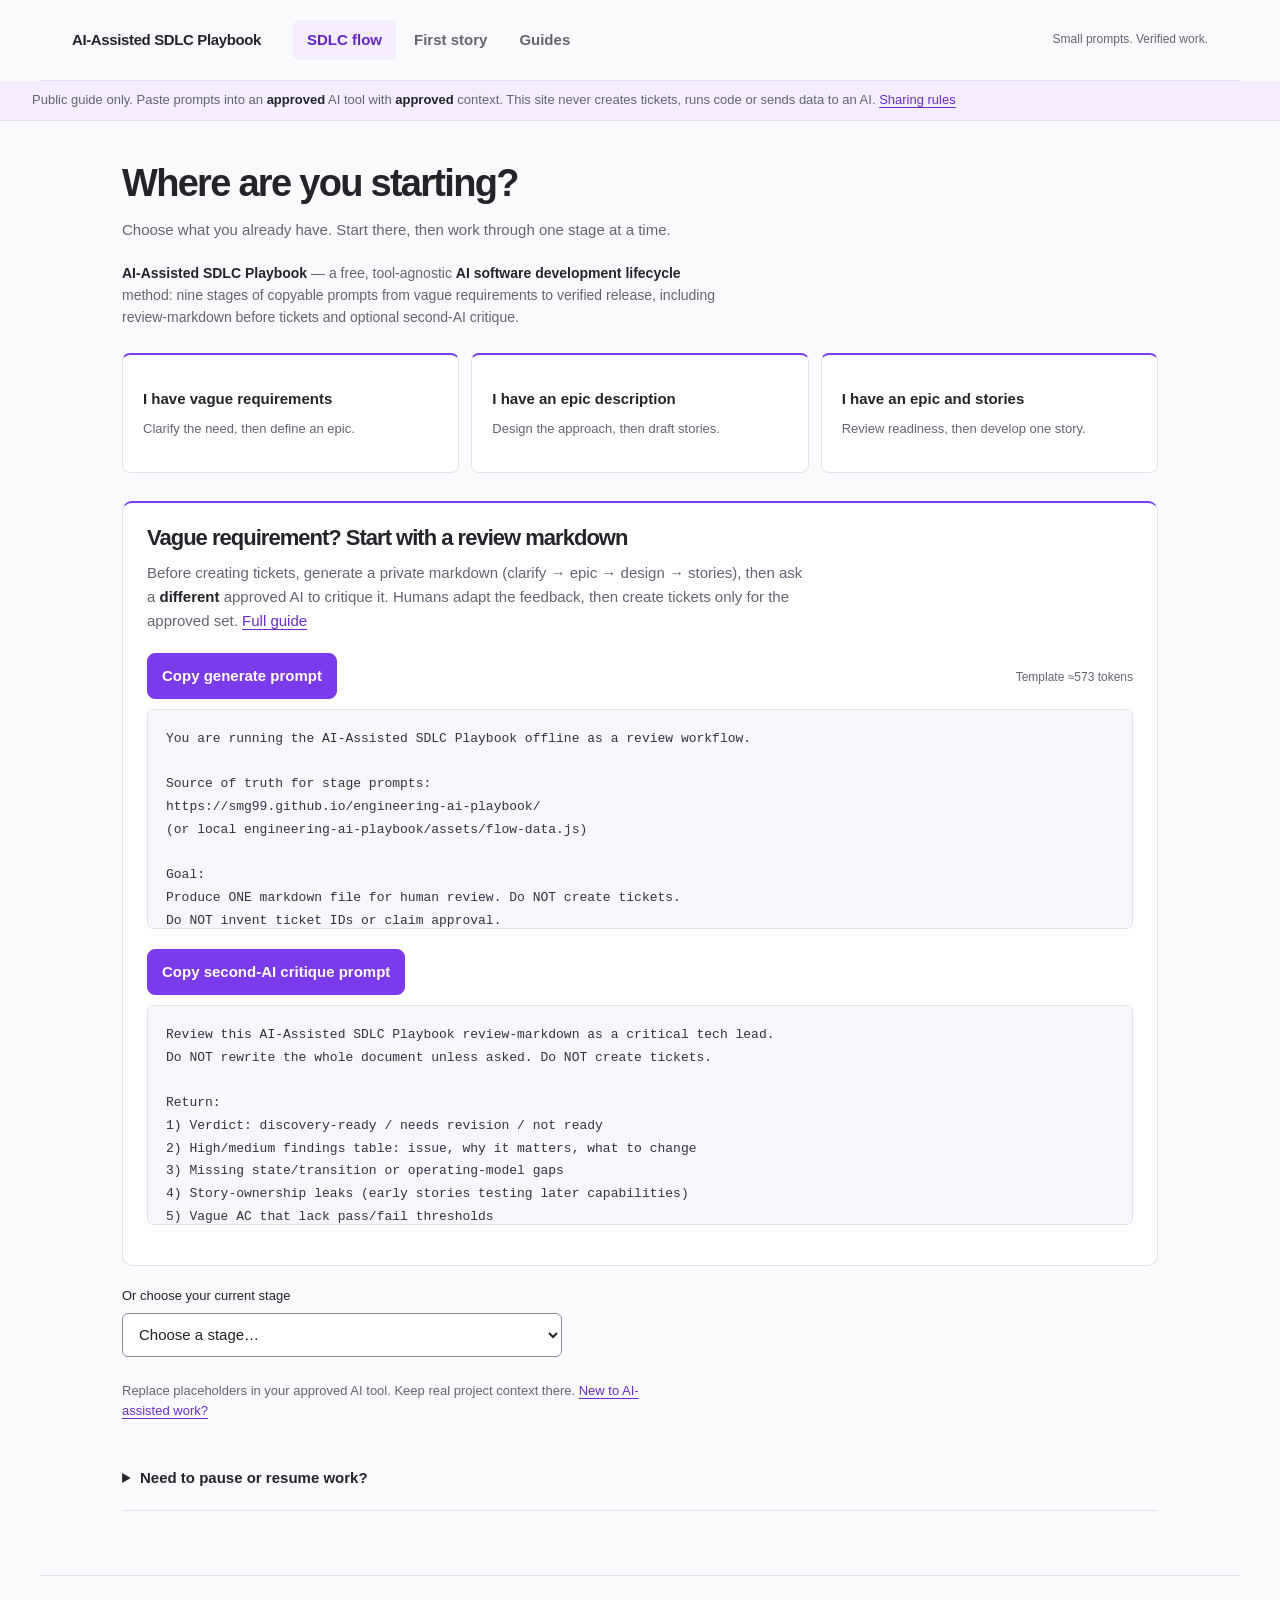
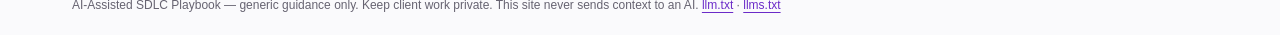
==== commit 1ad91c50: "Rename to AI-Assisted SDLC Playbook and add SEO plus AI discovery files. Align branding with the nin" ====
--- a/index.html
+++ b/index.html
@@ -3,13 +3,102 @@
 <head>
 <meta charset="utf-8">
 <meta name="viewport" content="width=device-width,initial-scale=1">
-<meta name="description" content="A practical guide to your first AI-assisted engineering task, with copyable prompts, worked examples and team guides.">
-<title>Engineering AI Playbook</title>
-<link rel="stylesheet" href="assets/styles.css?v=sdlc5">
+<title>AI-Assisted SDLC Playbook | AI Software Development Lifecycle Prompts</title>
+<meta name="description" content="Free AI-assisted SDLC playbook for engineering teams: nine-stage software development lifecycle prompts from vague requirements to verified release. Review markdown before tickets, second-AI critique, coverage gates—tool-agnostic.">
+<meta name="keywords" content="AI-assisted SDLC, AI SDLC playbook, AI software development lifecycle, AI coding workflow, engineering AI prompts, review markdown before Jira, AI pair programming SDLC, verified AI development, tool-agnostic AI engineering">
+<meta name="author" content="AI-Assisted SDLC Playbook contributors">
+<meta name="robots" content="index,follow,max-snippet:-1,max-image-preview:large">
+<link rel="canonical" href="https://smg99.github.io/engineering-ai-playbook/">
+<link rel="alternate" type="text/plain" href="https://smg99.github.io/engineering-ai-playbook/llm.txt" title="LLM context">
+<link rel="alternate" type="text/plain" href="https://smg99.github.io/engineering-ai-playbook/llms.txt" title="llms.txt">
+<meta property="og:type" content="website">
+<meta property="og:site_name" content="AI-Assisted SDLC Playbook">
+<meta property="og:title" content="AI-Assisted SDLC Playbook | AI Software Development Lifecycle Prompts">
+<meta property="og:description" content="Nine-stage AI-assisted SDLC with copyable prompts, MD-before-tickets, second-AI critique, and human verification gates. Free and tool-agnostic.">
+<meta property="og:url" content="https://smg99.github.io/engineering-ai-playbook/">
+<meta name="twitter:card" content="summary">
+<meta name="twitter:title" content="AI-Assisted SDLC Playbook">
+<meta name="twitter:description" content="AI-assisted software development lifecycle playbook: prompts, gates, and review-markdown before tickets.">
+<link rel="stylesheet" href="assets/styles.css?v=sdlc6">
+<script type="application/ld+json">
+{
+  "@context": "https://schema.org",
+  "@graph": [
+    {
+      "@type": "WebSite",
+      "@id": "https://smg99.github.io/engineering-ai-playbook/#website",
+      "name": "AI-Assisted SDLC Playbook",
+      "alternateName": ["Engineering AI Playbook", "AI SDLC Playbook", "AI-assisted software development lifecycle playbook"],
+      "url": "https://smg99.github.io/engineering-ai-playbook/",
+      "description": "Free, tool-agnostic AI-assisted SDLC playbook with nine-stage prompts from clarification to release.",
+      "inLanguage": "en"
+    },
+    {
+      "@type": "SoftwareApplication",
+      "name": "AI-Assisted SDLC Playbook",
+      "applicationCategory": "DeveloperApplication",
+      "operatingSystem": "Any",
+      "offers": { "@type": "Offer", "price": "0", "priceCurrency": "USD" },
+      "url": "https://smg99.github.io/engineering-ai-playbook/",
+      "description": "Static public playbook of AI-assisted software development lifecycle prompts and gates for engineering teams."
+    },
+    {
+      "@type": "HowTo",
+      "name": "Run an AI-assisted SDLC from vague requirements to verified release",
+      "description": "Use the AI-Assisted SDLC Playbook stages with approved AI tools, human gates, and verified evidence.",
+      "step": [
+        { "@type": "HowToStep", "name": "Clarify requirements", "text": "Separate facts, assumptions and unknowns; resolve blocking questions with the owner." },
+        { "@type": "HowToStep", "name": "Define the epic", "text": "Draft scope, exclusions, success criteria and risks for owner approval." },
+        { "@type": "HowToStep", "name": "Design the approach", "text": "Capture a lightweight design note before splitting stories." },
+        { "@type": "HowToStep", "name": "Draft and review stories", "text": "Write QA-testable stories; optionally generate a review markdown and critique with a second AI before tickets." },
+        { "@type": "HowToStep", "name": "Develop one story", "text": "Plan and implement one story in small verified slices." },
+        { "@type": "HowToStep", "name": "Verify, QA and release", "text": "Check AC evidence, coverage gate, QA sign-off, then authorized release and monitoring." }
+      ]
+    },
+    {
+      "@type": "FAQPage",
+      "mainEntity": [
+        {
+          "@type": "Question",
+          "name": "What is an AI-assisted SDLC playbook?",
+          "acceptedAnswer": {
+            "@type": "Answer",
+            "text": "An AI-assisted SDLC playbook is a reusable engineering method for using approved AI tools across the software development lifecycle—clarify, epic, design, stories, develop, verify, QA and release—with human exit gates and verified evidence instead of unverified AI output."
+          }
+        },
+        {
+          "@type": "Question",
+          "name": "How do I use AI for vague requirements before creating Jira tickets?",
+          "acceptedAnswer": {
+            "@type": "Answer",
+            "text": "Use the review-markdown panel on the AI-Assisted SDLC Playbook home: generate a private markdown (clarify → epic → design → stories → readiness-only), ask a different approved AI to critique it, adapt feedback with the owner, then create tickets only for the approved set."
+          }
+        },
+        {
+          "@type": "Question",
+          "name": "Is the AI-Assisted SDLC Playbook tied to a specific AI vendor?",
+          "acceptedAnswer": {
+            "@type": "Answer",
+            "text": "No. It is tool-agnostic. Paste prompts into whichever AI tool and model your team approves. The public site never runs AI or sends your data to a provider."
+          }
+        },
+        {
+          "@type": "Question",
+          "name": "Does this site create tickets or change my code?",
+          "acceptedAnswer": {
+            "@type": "Answer",
+            "text": "No. It only displays and copies prompt text. Tickets, code, PRs and CI stay in your approved private systems."
+          }
+        }
+      ]
+    }
+  ]
+}
+</script>
 </head>
 <body>
 <a class="skip" href="#main">Skip to content</a>
-<header><a class="brand" href="#library">Engineering AI Playbook</a><nav aria-label="Main navigation"><a href="#library">SDLC flow</a><a href="#start">First story</a><a href="#guides">Guides</a></nav><span class="header-note">Small prompts. Verified work.</span></header>
+<header><a class="brand" href="#library">AI-Assisted SDLC Playbook</a><nav aria-label="Main navigation"><a href="#library">SDLC flow</a><a href="#start">First story</a><a href="#guides">Guides</a></nav><span class="header-note">Small prompts. Verified work.</span></header>
 <p class="site-boundary" role="note">Public guide only. Paste prompts into an <strong>approved</strong> AI tool with <strong>approved</strong> context. This site never creates tickets, runs code or sends data to an AI. <a href="#guide-security">Sharing rules</a></p>
 <main id="main">
 
@@ -78,7 +167,7 @@
 <div class="lesson-controls"><button id="previous-step">Previous</button><button id="next-step" class="primary">Next step</button></div>
 </section>
 <section id="library" class="section" aria-labelledby="library-title">
-<div class="flow-heading"><div><h1 id="library-title">Where are you starting?</h1><p id="flow-intro">Choose what you already have. Start there, then work through one stage at a time.</p></div><button id="change-entry" hidden>Change starting point</button></div>
+<div class="flow-heading"><div><h1 id="library-title">Where are you starting?</h1><p id="flow-intro">Choose what you already have. Start there, then work through one stage at a time.</p><p class="seo-lead"><strong>AI-Assisted SDLC Playbook</strong> — a free, tool-agnostic <strong>AI software development lifecycle</strong> method: nine stages of copyable prompts from vague requirements to verified release, including review-markdown before tickets and optional second-AI critique.</p></div><button id="change-entry" hidden>Change starting point</button></div>
 <div id="entry-choices" class="entry-choices" aria-label="Starting points">
 <button data-entry="0"><strong>I have vague requirements</strong><span>Clarify the need, then define an epic.</span></button>
 <button data-entry="2"><strong>I have an epic description</strong><span>Design the approach, then draft stories.</span></button>
@@ -103,7 +192,7 @@
 <p>Tools, workflow and boundaries. Open only what you need. <a href="#glossary">Look up a term</a>.</p>
 <!-- team-guides:start -->
 <details id="guide-tools"><summary>Choose and prepare your AI tool</summary><div>
-<p>Use the tool and model your team approves. Ask your lead before sending any real work: “Which tool may I use, what information may I share, and which project setup instructions should I follow?” This playbook does not approve a provider for your client.</p>
+<p>Use the tool and model your team approves. Ask your lead before sending any real work: “Which tool may I use, what information may I share, and which project setup instructions should I follow?” The AI-Assisted SDLC Playbook does not approve a provider for your client.</p>
 <h3>Two ways to use the prompts</h3>
 <ul>
 <li>Browser chat: useful for discussing approved requirements or explaining permitted snippets. Without an approved connection, it cannot inspect your local repository, verify a branch or run tests. Paste the prompt in its chat and supply only the minimum approved context it asks for.</li>
@@ -142,7 +231,7 @@
 </ol>
 <h3>Reusable generate prompt</h3>
 <p>Copy from the SDLC home panel, or use:</p>
-<pre class="prompt">You are running the Engineering AI Playbook offline as a review workflow.
+<pre class="prompt">You are running the AI-Assisted SDLC Playbook offline as a review workflow.
 
 Source of truth for stage prompts:
 https://smg99.github.io/engineering-ai-playbook/
@@ -197,7 +286,7 @@
 &quot;&quot;&quot;</pre>
 <h3>Reusable critique prompt (second AI)</h3>
 <p>After the markdown exists, paste it into a different approved model or a fresh session:</p>
-<pre class="prompt">Review this Engineering AI Playbook review-markdown as a critical tech lead.
+<pre class="prompt">Review this AI-Assisted SDLC Playbook review-markdown as a critical tech lead.
 Do NOT rewrite the whole document unless asked. Do NOT create tickets.
 
 Return:
@@ -223,7 +312,7 @@
 </ul>
 </div></details>
 <details id="guide-security"><summary>Protect client information</summary><div>
-<p>This repository and website are public. Use fictional examples here. Real tickets, source code, screenshots, private logs, architecture, credentials and customer records must stay in policy-approved private locations. Do not put them in this repository’s issues, pull requests or commit history.</p>
+<p>The AI-Assisted SDLC Playbook repository and website are public. Use fictional examples here. Real tickets, source code, screenshots, private logs, architecture, credentials and customer records must stay in policy-approved private locations. Do not put them in this repository’s issues, pull requests or commit history.</p>
 <h3>Where should I put my real context?</h3>
 <p>Keep the work item in the team’s approved ticket system and application code in its approved code host. Use real context in an AI tool only when the client and organization explicitly permit that provider and the data being shared. Having a paid account does not establish permission.</p>
 <p>This website only displays and copies text. It does not connect to your ticket system, code host, repository or an AI provider, and it has no form for submitting real ticket details. Clipboard contents are handled by your browser; you choose whether and where to paste them.</p>
@@ -233,6 +322,7 @@
 <p>Stop and ask your lead what may be shared and where. Never paste passwords, tokens or production records into a prompt. Review proposed tool access rather than accepting it automatically. Keep project plans, test evidence and handoff notes in approved private locations. Follow your organization’s incident process if something restricted is shared accidentally.</p>
 </div></details>
 <details id="guide-workflow"><summary>From vague requirement to verified release</summary><div>
+<p>This is the execution guide for the **AI-Assisted SDLC Playbook**: use approved AI tools stage-by-stage from clarification through release, with human gates and verified evidence.</p>
 <p>Choose where your work is now in SDLC flow. You can start with vague requirements, an existing epic, or an epic and stories. Stage selection is navigation; this website does not track or approve real work.</p>
 <p>For a new vague requirement, use the visible review-markdown panel on the SDLC home view: generate a private markdown (clarify → epic → design → stories → readiness-only check), then ask a different approved AI to critique it. Adapt useful feedback with your owner before creating tickets. Details live in the Generate a review markdown before tickets guide.</p>
 <h3>Follow the nine stages</h3>
@@ -281,6 +371,16 @@
 </div></details>
 <!-- team-guides:end -->
 </section>
+<details id="faq"><summary>FAQ: AI-assisted SDLC</summary><div>
+<h3>What is an AI-assisted SDLC playbook?</h3>
+<p>A reusable engineering method for using approved AI tools across the software development lifecycle—clarify, epic, design, stories, develop, verify, QA and release—with human exit gates and verified evidence instead of unverified AI output.</p>
+<h3>How do I use AI for vague requirements before creating tickets?</h3>
+<p>Use the review-markdown panel on this home view: generate a private markdown, ask a different approved AI to critique it, adapt feedback with the owner, then create tickets only for the approved set.</p>
+<h3>Is this tied to a specific AI vendor?</h3>
+<p>No. It is tool-agnostic. Paste prompts into whichever AI tool your team approves. This site never runs AI or sends your data to a provider.</p>
+<h3>Does this site create tickets or change code?</h3>
+<p>No. It only displays and copies prompt text. Tickets, code, PRs and CI stay in your approved private systems.</p>
+</div></details>
 <details id="glossary"><summary>Glossary</summary><div>
 <dl class="glossary">
 <div><dt>Story / acceptance criteria (AC)</dt><dd>A small user need and the agreed conditions that prove it is met. Ask the ticket owner when those conditions are unclear.</dd></div>
@@ -298,8 +398,8 @@
 </div></details>
 <div id="copy-status" class="sr-only" role="status" aria-live="polite"></div>
 </main>
-<footer>Generic guidance only. Keep client work private. This site never sends context to an AI.</footer>
-<script src="assets/flow-data.js?v=sdlc5" defer></script>
-<script src="assets/app.js?v=sdlc5" defer></script>
+<footer>AI-Assisted SDLC Playbook — generic guidance only. Keep client work private. This site never sends context to an AI. <a href="llm.txt">llm.txt</a> · <a href="llms.txt">llms.txt</a></footer>
+<script src="assets/flow-data.js?v=sdlc6" defer></script>
+<script src="assets/app.js?v=sdlc6" defer></script>
 </body>
 </html>
--- a/assets/styles.css
+++ b/assets/styles.css
@@ -2,4 +2,4 @@
 :root{color-scheme:light;--bg:#fafafc;--surface:#fff;--subtle:#f2f1f6;--text:#24232a;--muted:#666371;--line:#e3e0eb;--brand:#7c3aed;--brand-hover:#6425cb;--tint:#f3edff;--radius:8px;font:15px/1.6 -apple-system,BlinkMacSystemFont,"Segoe UI",sans-serif;background:var(--bg);color:var(--text)}*{box-sizing:border-box}body{margin:0}a{color:#6b2bc8;text-underline-offset:3px}a:hover{color:#4e1f94}button,input,textarea{font:inherit}button,a,input,textarea,summary{-webkit-tap-highlight-color:transparent}button,a{touch-action:manipulation}button{border:1px solid var(--line);background:var(--surface);color:var(--text);padding:10px 14px;border-radius:var(--radius);cursor:pointer;min-height:44px}button:hover{background:var(--subtle);border-color:#c2bacc}button:active,.primary:active{transform:translateY(1px)}button:disabled{opacity:.45;cursor:default}button,a,summary{transition:background-color .16s,border-color .16s,color .16s,transform .16s}button:focus-visible,a:focus-visible,summary:focus-visible,input:focus-visible,textarea:focus-visible{outline:3px solid #9e79eb;outline-offset:3px}.primary,.copy{background:var(--brand);border-color:var(--brand);color:white;font-weight:600}.primary:hover,.copy:hover{background:var(--brand-hover);border-color:var(--brand-hover);color:white}.site-boundary{margin:0;padding:10px 32px;background:var(--tint);border-bottom:1px solid var(--line);color:var(--muted);font-size:13px;line-height:1.45;max-width:none}.site-boundary strong{color:var(--text)}.bridge{margin-top:22px;padding:14px 16px;border:1px solid var(--line);border-radius:var(--radius);background:var(--subtle);font-size:14px;color:var(--text);max-width:76ch}html{scroll-padding-top:24px}
 header{display:flex;gap:32px;align-items:center;max-width:1200px;margin:auto;padding:20px 32px;border-bottom:1px solid var(--line)}.brand{color:var(--text);font-weight:650;letter-spacing:-.025em;text-decoration:none}header nav{display:flex;gap:4px}header nav a{text-decoration:none;color:var(--muted);padding:8px 14px;border-radius:6px;font-weight:550}header nav a[aria-current=page]{background:var(--tint);color:#6425cb}.header-note{margin-left:auto;font-size:12px;color:var(--muted)}main{max-width:1100px;margin:auto;padding:40px 32px 64px;min-height:75dvh}.section{scroll-margin-top:24px}h1,h2{font-size:clamp(28px,4vw,38px);line-height:1.18;letter-spacing:-.045em;font-weight:650;margin:0 0 12px}h3{font-size:22px;line-height:1.3;letter-spacing:-.025em;font-weight:630;margin:0 0 16px}p{color:var(--muted);margin:10px 0 20px;max-width:76ch}strong{font-weight:600;color:var(--text)}small,.helper{color:var(--muted);font-size:13px}.notice{border-left:2px solid var(--brand);background:var(--tint);padding:12px 16px;font-size:14px}.toolbar{display:flex;gap:4px;flex-wrap:wrap;margin:16px 0 10px}.toolbar button{padding:6px 13px;min-height:40px;background:transparent;border-color:transparent;color:var(--muted)}.toolbar button[aria-pressed=true]{background:var(--text);color:#fff}.toolbar button:hover{background:var(--subtle);color:var(--text)}label[for=search]{display:block;margin:24px 0 6px;font-size:13px;font-weight:600}input[type=search]{width:100%;max-width:440px;min-height:44px;background:var(--surface);border:1px solid #908799;border-radius:var(--radius);padding:10px 14px;color:var(--text)}input::placeholder{color:#77717f}.prompt-workspace{display:grid;grid-template-columns:minmax(220px,280px) minmax(0,1fr);gap:28px;align-items:start}#prompt-list{display:grid;gap:4px}#prompt-list button{display:block;width:100%;text-align:left;border-color:transparent;background:transparent;padding:13px 16px;min-height:64px;border-left:2px solid transparent;border-radius:0 6px 6px 0}#prompt-list button span{display:block;color:var(--muted);font-size:12px;margin-bottom:2px}#prompt-list button[aria-pressed=true]{background:var(--tint);border-left-color:var(--brand);color:#5d25ad;font-weight:600}#prompt-list button:hover{background:var(--subtle)}#prompt-detail{background:var(--surface);border:1px solid var(--line);border-radius:10px;padding:26px;box-shadow:0 2px 4px #24232a04;min-width:0}.detail-heading{display:flex;align-items:start;justify-content:space-between;gap:12px}.tag{font-size:12px;color:#6b2bc8;font-weight:600;margin:0 0 6px;display:block}.token-count{color:var(--muted);font-size:12px;white-space:nowrap;padding-top:4px}.prompt{white-space:pre-wrap;overflow-wrap:anywhere;background:#f7f6fa;border:1px solid var(--line);border-radius:6px;padding:18px;font:13px/1.75 ui-monospace,SFMono-Regular,Consolas,monospace;color:#35313f;width:100%;margin:18px 0}.next{margin:20px 0 12px;border-top:1px solid var(--line);padding-top:18px;font-size:14px}.next-action{border:0;padding:4px 0;color:#6b2bc8;background:transparent;min-height:36px}.next-action:hover{background:transparent;color:#4e1f94}.prompt-inputs{font-size:14px;margin-top:18px}details{border-bottom:1px solid var(--line);padding:0;margin:0;scroll-margin-top:24px}summary{cursor:pointer;padding:20px 0;font-weight:600;list-style-position:outside;margin-left:18px}details[open]>summary{color:#6b2bc8}details>div{padding:0 18px 20px;max-width:850px}details h3{font-size:17px;margin:22px 0 8px}details p,details li{font-size:14px}li{color:var(--muted);margin:8px 0;max-width:75ch}ol,ul{padding-left:22px}#lesson-nav{display:flex;gap:6px;flex-wrap:wrap;margin-top:24px}#lesson-nav button{min-width:44px;font-variant-numeric:tabular-nums}#lesson-nav button[aria-current=step]{background:var(--brand);border-color:var(--brand);color:white}.lesson-step{max-width:850px;padding:26px;border:1px solid var(--line);border-radius:10px;background:var(--surface)}.lesson-step p,.lesson-step li{font-size:14px}.lesson-step h3{font-size:22px}.lesson-controls{display:flex;gap:10px;justify-content:space-between;max-width:850px;margin-top:20px}.example-label{color:#6b2bc8;font-size:12px;font-weight:600}.checklist{display:grid;gap:14px;margin:22px 0}.checklist label{display:flex;align-items:start;gap:12px;cursor:pointer;color:var(--muted);font-size:14px}.checklist input{width:19px;height:19px;accent-color:var(--brand);margin-top:3px;flex-shrink:0}.glossary{display:grid;grid-template-columns:1fr 1fr;gap:0 32px}.glossary dt{font-weight:600;margin-top:20px}.glossary dd{color:var(--muted);font-size:14px;margin:4px 0}#glossary{margin-top:32px}#glossary h2{font-size:24px}.sr-only{position:absolute;width:1px;height:1px;padding:0;margin:-1px;overflow:hidden;clip:rect(0,0,0,0);white-space:nowrap;border:0}.skip{position:absolute;left:20px;top:-100px;background:var(--surface);padding:10px;z-index:2}.skip:focus{top:8px}footer{max-width:1200px;margin:auto;border-top:1px solid var(--line);padding:20px 32px;color:var(--muted);font-size:12px}textarea{width:100%;background:var(--surface);color:var(--text);border:1px solid var(--line);border-radius:6px;padding:12px}code{overflow-wrap:anywhere}[hidden]{display:none!important}.view-enter{animation:enter .18s ease-out}@keyframes enter{from{opacity:.85;transform:translateY(2px)}to{opacity:1;transform:translateY(0)}}@media(prefers-reduced-motion:reduce){*,*::before,*::after{animation:none!important;transition:none!important;scroll-behavior:auto!important}}@media(max-width:700px){.site-boundary{padding:10px 20px}header{padding:16px 20px;gap:12px;flex-wrap:wrap}.header-note{display:none}header nav{width:100%;gap:4px}header nav a{flex:1;text-align:center}main{padding:28px 20px 40px}.prompt-workspace{grid-template-columns:1fr;gap:16px}#prompt-list{display:flex;overflow-x:auto;gap:6px;padding-bottom:8px}#prompt-list button{width:auto;flex:0 0 auto;min-height:44px;border:1px solid var(--line);border-radius:6px;padding:8px 12px}#prompt-list button span{display:none}#prompt-list button[aria-pressed=true]{border-color:var(--brand)}#prompt-detail,.lesson-step{padding:20px}.detail-heading{flex-wrap:wrap;gap:0}.token-count{padding:0}.glossary{grid-template-columns:1fr}footer{padding:20px}.prompt{padding:14px}}
 /* SDLC flow: entry points and a selected stage; navigation never asserts completion. */
-.flow-heading{display:flex;justify-content:space-between;align-items:start;gap:20px}.flow-heading>div{min-width:0}.flow-heading>button{white-space:nowrap}.entry-choices{display:grid;grid-template-columns:repeat(3,minmax(0,1fr));gap:12px;margin:24px 0}.entry-choices button{text-align:left;padding:20px;min-height:120px;border-top:2px solid var(--brand)}.entry-choices button strong{display:block;margin-bottom:8px}.entry-choices button span{display:block;font-size:13px;color:var(--muted)}select{font:inherit;max-width:100%;background:var(--surface);color:var(--text);border:1px solid #908799;border-radius:6px;padding:10px 12px;min-height:44px}select:focus-visible{outline:3px solid #9e79eb;outline-offset:3px}#stage-picker{margin:20px 0}#stage-picker label,#stage-action+label{display:block;font-size:13px;margin-bottom:6px}#stage-picker select{width:100%;max-width:440px}.has-stage #stage-picker{display:none}.stage-workspace{display:grid;grid-template-columns:240px minmax(0,1fr);gap:28px;align-items:start;margin-top:24px}#stage-list{display:grid;gap:6px}#stage-list a{display:flex;align-items:center;gap:12px;padding:12px;text-decoration:none;color:var(--muted);border-radius:6px;font-size:14px}#stage-list a[aria-current=step]{background:var(--tint);color:#6425cb;font-weight:600}#stage-list a:hover{background:var(--subtle)}.stage-number{display:grid;place-items:center;min-width:26px;height:26px;border:1px solid var(--line);border-radius:50%;font-size:12px;font-variant-numeric:tabular-nums}#stage-list a[aria-current=step] .stage-number{background:var(--brand);color:white;border-color:var(--brand)}#stage-detail{min-width:0;padding:26px;border:1px solid var(--line);border-radius:10px;background:var(--surface)}#stage-detail h2{font-size:28px;letter-spacing:-.03em}.flow-inputs{margin:18px 0}.flow-inputs p{font-size:14px;margin:8px 0}.prompt-bar{display:flex;align-items:center;gap:12px;justify-content:space-between;flex-wrap:wrap;margin-top:20px}.prompt-bar .copy-fallback{width:100%}#stage-detail label{display:block;font-size:13px;margin:20px 0 6px}.stage-gate{border-top:1px solid var(--line);margin-top:22px;padding-top:18px}.stage-gate h3{font-size:16px;margin-bottom:10px}.stage-gate li{font-size:14px}.stage-actions{display:flex;align-items:center;gap:14px;flex-wrap:wrap;margin:22px 0 16px}.stage-actions .primary{text-decoration:none;padding:10px 14px;border-radius:6px;font-size:14px}.flow-boundary{margin:24px 0}#handoff-tools{margin-top:24px}#handoff-tools label{display:block;margin:12px 0 6px}.review-md-home{margin:28px 0 8px;padding:22px 24px;border:1px solid var(--line);border-radius:10px;background:var(--surface);border-top:2px solid var(--brand)}.review-md-home h2{font-size:22px;margin:0 0 10px}.review-md-home>p{margin:0 0 16px;max-width:80ch}.review-md-home .prompt{max-height:220px;overflow:auto;margin:10px 0 18px}.has-stage .review-md-home{display:none}@media(max-width:700px){.flow-heading{display:block}.flow-heading>button{margin:0 0 14px}.entry-choices{grid-template-columns:1fr;gap:10px}.entry-choices button{min-height:0;padding:16px}.entry-choices button strong{margin-bottom:4px}.has-stage #stage-picker{display:block}.stage-workspace{grid-template-columns:1fr;margin-top:16px}#stage-list{display:none}#stage-detail{padding:20px}.prompt-bar .copy{width:100%}.stage-actions{align-items:flex-start;flex-direction:column}.stage-actions .primary{width:100%}#stage-action{width:100%}.review-md-home{padding:16px}}
+.flow-heading{display:flex;justify-content:space-between;align-items:start;gap:20px}.flow-heading>div{min-width:0}.flow-heading>button{white-space:nowrap}.seo-lead{margin:8px 0 0;max-width:78ch;font-size:14px;color:var(--muted)}.seo-lead strong{color:var(--text)}.has-stage .seo-lead{display:none}#faq{margin-top:24px}.entry-choices{display:grid;grid-template-columns:repeat(3,minmax(0,1fr));gap:12px;margin:24px 0}.entry-choices button{text-align:left;padding:20px;min-height:120px;border-top:2px solid var(--brand)}.entry-choices button strong{display:block;margin-bottom:8px}.entry-choices button span{display:block;font-size:13px;color:var(--muted)}select{font:inherit;max-width:100%;background:var(--surface);color:var(--text);border:1px solid #908799;border-radius:6px;padding:10px 12px;min-height:44px}select:focus-visible{outline:3px solid #9e79eb;outline-offset:3px}#stage-picker{margin:20px 0}#stage-picker label,#stage-action+label{display:block;font-size:13px;margin-bottom:6px}#stage-picker select{width:100%;max-width:440px}.has-stage #stage-picker{display:none}.stage-workspace{display:grid;grid-template-columns:240px minmax(0,1fr);gap:28px;align-items:start;margin-top:24px}#stage-list{display:grid;gap:6px}#stage-list a{display:flex;align-items:center;gap:12px;padding:12px;text-decoration:none;color:var(--muted);border-radius:6px;font-size:14px}#stage-list a[aria-current=step]{background:var(--tint);color:#6425cb;font-weight:600}#stage-list a:hover{background:var(--subtle)}.stage-number{display:grid;place-items:center;min-width:26px;height:26px;border:1px solid var(--line);border-radius:50%;font-size:12px;font-variant-numeric:tabular-nums}#stage-list a[aria-current=step] .stage-number{background:var(--brand);color:white;border-color:var(--brand)}#stage-detail{min-width:0;padding:26px;border:1px solid var(--line);border-radius:10px;background:var(--surface)}#stage-detail h2{font-size:28px;letter-spacing:-.03em}.flow-inputs{margin:18px 0}.flow-inputs p{font-size:14px;margin:8px 0}.prompt-bar{display:flex;align-items:center;gap:12px;justify-content:space-between;flex-wrap:wrap;margin-top:20px}.prompt-bar .copy-fallback{width:100%}#stage-detail label{display:block;font-size:13px;margin:20px 0 6px}.stage-gate{border-top:1px solid var(--line);margin-top:22px;padding-top:18px}.stage-gate h3{font-size:16px;margin-bottom:10px}.stage-gate li{font-size:14px}.stage-actions{display:flex;align-items:center;gap:14px;flex-wrap:wrap;margin:22px 0 16px}.stage-actions .primary{text-decoration:none;padding:10px 14px;border-radius:6px;font-size:14px}.flow-boundary{margin:24px 0}#handoff-tools{margin-top:24px}#handoff-tools label{display:block;margin:12px 0 6px}.review-md-home{margin:28px 0 8px;padding:22px 24px;border:1px solid var(--line);border-radius:10px;background:var(--surface);border-top:2px solid var(--brand)}.review-md-home h2{font-size:22px;margin:0 0 10px}.review-md-home>p{margin:0 0 16px;max-width:80ch}.review-md-home .prompt{max-height:220px;overflow:auto;margin:10px 0 18px}.has-stage .review-md-home{display:none}@media(max-width:700px){.flow-heading{display:block}.flow-heading>button{margin:0 0 14px}.entry-choices{grid-template-columns:1fr;gap:10px}.entry-choices button{min-height:0;padding:16px}.entry-choices button strong{margin-bottom:4px}.has-stage #stage-picker{display:block}.stage-workspace{grid-template-columns:1fr;margin-top:16px}#stage-list{display:none}#stage-detail{padding:20px}.prompt-bar .copy{width:100%}.stage-actions{align-items:flex-start;flex-direction:column}.stage-actions .primary{width:100%}#stage-action{width:100%}.review-md-home{padding:16px}}
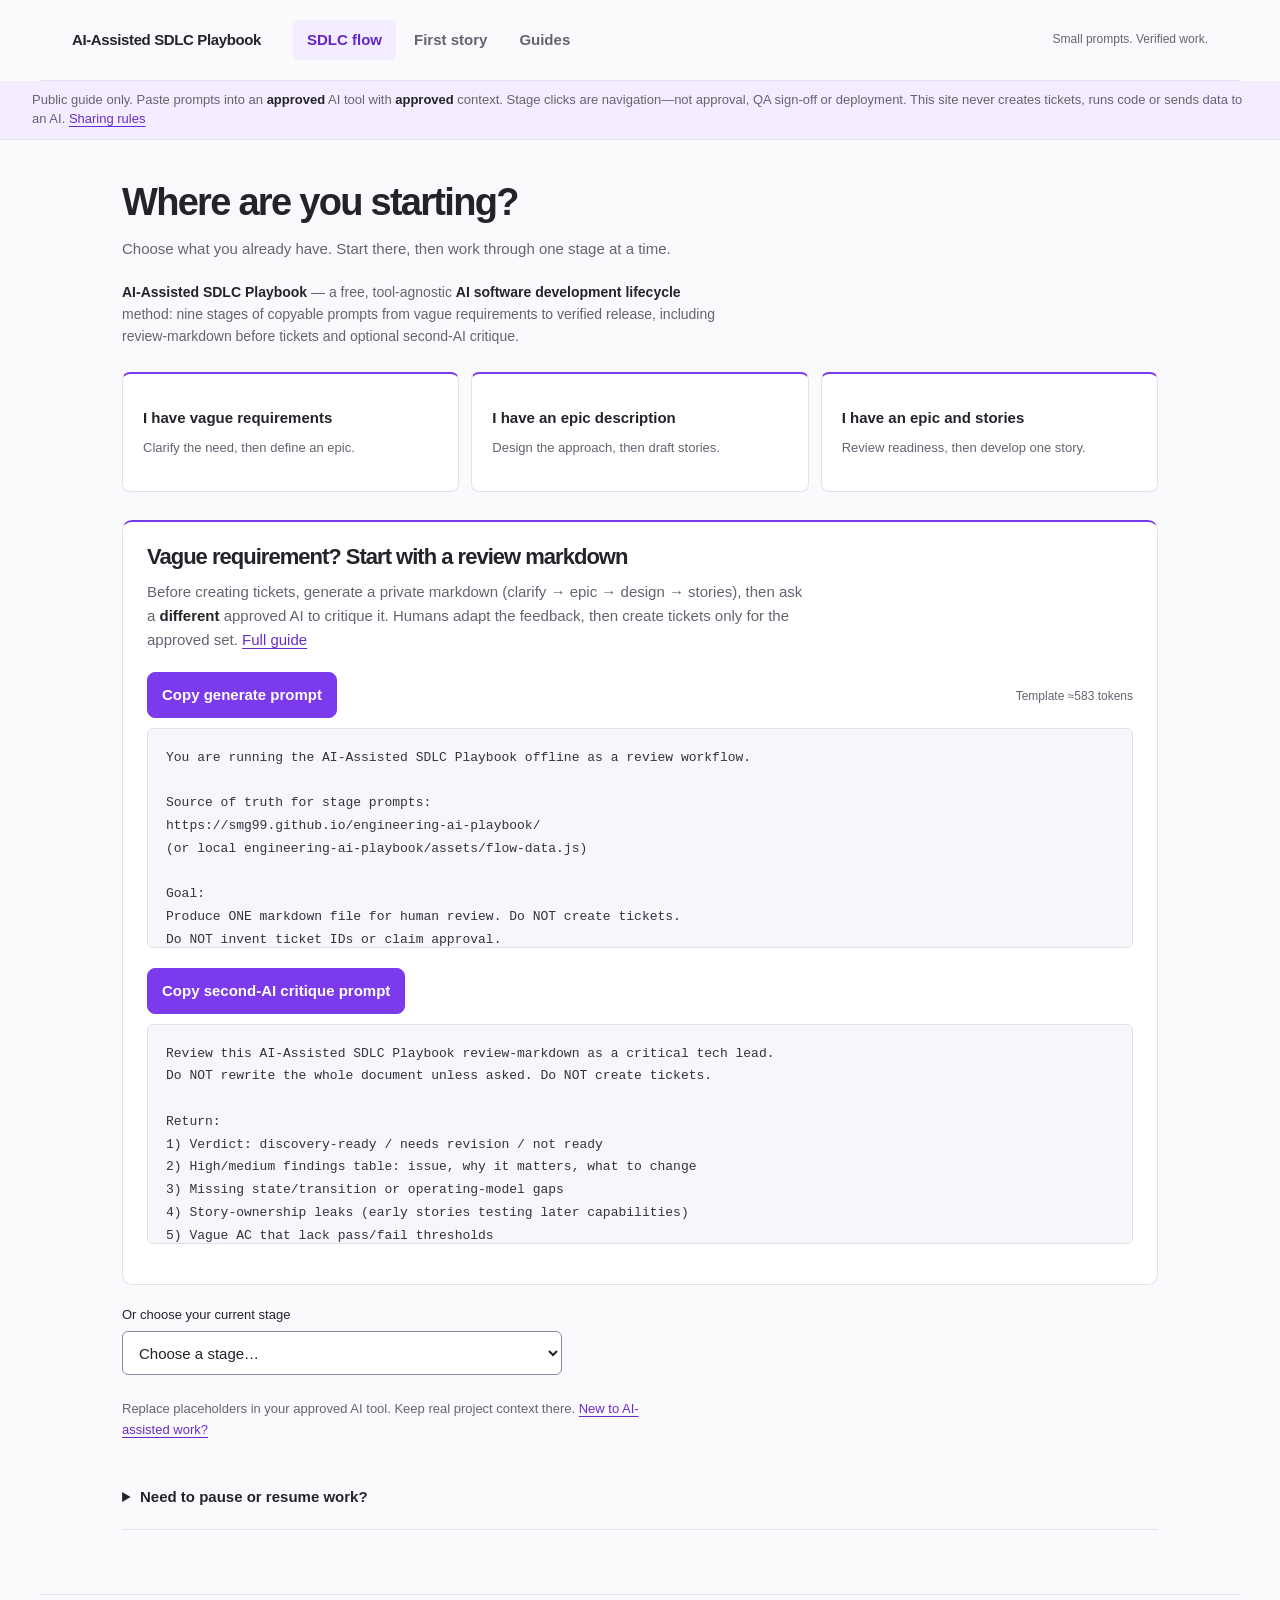
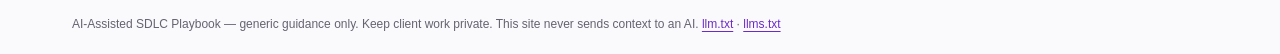
==== commit 60c4a91d: "Tighten coverage, evidence, and handoff guidance without expanding scope. Replace the global 100% pr" ====
--- a/index.html
+++ b/index.html
@@ -8,6 +8,7 @@
 <meta name="keywords" content="AI-assisted SDLC, AI SDLC playbook, AI software development lifecycle, AI coding workflow, engineering AI prompts, review markdown before Jira, AI pair programming SDLC, verified AI development, tool-agnostic AI engineering">
 <meta name="author" content="AI-Assisted SDLC Playbook contributors">
 <meta name="robots" content="index,follow,max-snippet:-1,max-image-preview:large">
+<meta name="google-site-verification" content="mgrlqBE3pbs2fboN_CH4K446A2LUYxFUZLlIKNajxCY">
 <link rel="canonical" href="https://smg99.github.io/engineering-ai-playbook/">
 <link rel="alternate" type="text/plain" href="https://smg99.github.io/engineering-ai-playbook/llm.txt" title="LLM context">
 <link rel="alternate" type="text/plain" href="https://smg99.github.io/engineering-ai-playbook/llms.txt" title="llms.txt">
@@ -16,10 +17,15 @@
 <meta property="og:title" content="AI-Assisted SDLC Playbook | AI Software Development Lifecycle Prompts">
 <meta property="og:description" content="Nine-stage AI-assisted SDLC with copyable prompts, MD-before-tickets, second-AI critique, and human verification gates. Free and tool-agnostic.">
 <meta property="og:url" content="https://smg99.github.io/engineering-ai-playbook/">
-<meta name="twitter:card" content="summary">
+<meta property="og:image" content="https://smg99.github.io/engineering-ai-playbook/assets/og-cover.png">
+<meta property="og:image:width" content="1200">
+<meta property="og:image:height" content="630">
+<meta property="og:image:alt" content="AI-Assisted SDLC Playbook — AI software development lifecycle prompts">
+<meta name="twitter:card" content="summary_large_image">
 <meta name="twitter:title" content="AI-Assisted SDLC Playbook">
 <meta name="twitter:description" content="AI-assisted software development lifecycle playbook: prompts, gates, and review-markdown before tickets.">
-<link rel="stylesheet" href="assets/styles.css?v=sdlc6">
+<meta name="twitter:image" content="https://smg99.github.io/engineering-ai-playbook/assets/og-cover.png">
+<link rel="stylesheet" href="assets/styles.css?v=sdlc7">
 <script type="application/ld+json">
 {
   "@context": "https://schema.org",
@@ -99,7 +105,7 @@
 <body>
 <a class="skip" href="#main">Skip to content</a>
 <header><a class="brand" href="#library">AI-Assisted SDLC Playbook</a><nav aria-label="Main navigation"><a href="#library">SDLC flow</a><a href="#start">First story</a><a href="#guides">Guides</a></nav><span class="header-note">Small prompts. Verified work.</span></header>
-<p class="site-boundary" role="note">Public guide only. Paste prompts into an <strong>approved</strong> AI tool with <strong>approved</strong> context. This site never creates tickets, runs code or sends data to an AI. <a href="#guide-security">Sharing rules</a></p>
+<p class="site-boundary" role="note">Public guide only. Paste prompts into an <strong>approved</strong> AI tool with <strong>approved</strong> context. Stage clicks are navigation—not approval, QA sign-off or deployment. This site never creates tickets, runs code or sends data to an AI. <a href="#guide-security">Sharing rules</a></p>
 <main id="main">
 
 <section id="start" class="section" aria-labelledby="start-title">
@@ -206,8 +212,34 @@
 <li>Choose your current SDLC stage. At development, start with “Plan this story”. Resolve questions and understand the proposed first slice before implementation.</li>
 <li>Keep file access and permissions limited to what the task needs. Do not hand over credentials or copy a whole repository into a chat just to get started.</li>
 </ol>
+<h3>Agent setup files (portable)</h3>
+<p>Use short project files so agents discover shared rules across tools. File naming alone does not guarantee execution or security enforcement—validate support for your approved tool.</p>
+<ul>
+<li>AGENTS.md: project context and instructions for compatible coding agents. Keep a short, clear entry point.</li>
+<li>Agent Skills (SKILL.md): reusable task workflows invoked when relevant. Prefer Ticket Flow’s skill for ticket → PR work after stories exist.</li>
+<li>Host-specific rules (for example Cursor rules or Claude Code project instructions): thin adapters; avoid duplicating playbook policy in every host file.</li>
+<li>MCP: optional connections to approved tools or data only when integration adds value.</li>
+<li>Inter-agent or remote-session protocols (for example A2A): monitor; do not make them mandatory for this playbook.</li>
+</ul>
+<p>No vendor-specific tool, hosted backend or subscription is required to use this playbook. Keep security rules explicit: only approved client tools and approved data handling.</p>
+<h4>Cursor (when your team approves it)</h4>
+<ol>
+<li>Open the approved local repository and confirm the correct branch.</li>
+<li>Follow project AGENTS.md or Cursor rules if present; keep them thin and point at playbook policy rather than rewriting it.</li>
+<li>For ticketed development work, use [ticket-flow](https://github.com/smg99/ticket-flow) skills or rules as the companion checklist.</li>
+<li>Copy the current stage prompt from this site; verify with local tests and diffs before treating work as done.</li>
+</ol>
+<h4>Other coding agents (when approved)</h4>
+<ol>
+<li>Open the same approved repository and branch in that agent’s workspace.</li>
+<li>Point the agent at AGENTS.md or the project’s equivalent instruction file.</li>
+<li>Paste the current stage prompt; require a recheck of branch, diff and tests before edits.</li>
+<li>Do not assume Cursor rules, MCP servers or Ticket Flow host adapters are available in that tool unless your team installed them there.</li>
+</ol>
 <h3>Optional integrations</h3>
 <p>MCP means Model Context Protocol: a way to connect AI tools to systems or data. It is not required for this workflow. Add integrations only when your team approves the access and data handling. A connection to your ticket system or code host is not automatically configured by this website. Deterministic tools such as the project’s test runner, formatter and source-control view remain the evidence for actual behavior and changes.</p>
+<h3>Companion: ticket → PR agent checklist</h3>
+<p>After stories exist as real tickets, teams can use [Ticket Flow](https://smg99.github.io/ticket-flow/) ([repo](https://github.com/smg99/ticket-flow)) — host rules or skills plus thin scripts — so agents follow a fixed path: fetch issue → branch → implement → tests → human confirm → commit/PR → optional chat notify. That companion is orchestration for development workspaces; this playbook stays the stage prompts and gates through release.</p>
 </div></details>
 <details id="guide-review-md"><summary>Generate a review markdown before tickets</summary><div>
 <p>Prefer a private review markdown over creating tickets immediately. Humans review the draft epic and stories, answer blocking questions, then create tickets only for the approved set.</p>
@@ -265,7 +297,8 @@
 - Full story detail only for the proposed MVP set; label the rest as backlog themes
   (title + intent only) until expanded
 - Cite the team’s agreed coverage gate for new/changed code; if unknown, ask.
-  Do not invent a gate. Prefer 100% only when that is the team’s stated gate.
+  Do not invent a gate or percentage. Prefer high-value AC, regression and
+  sensitive-path tests over metric chasing.
 - If timeline conflicts with scope: propose an MVP cut vs stretch
 - A short &quot;Playbook feedback&quot; section: what worked / what to improve
 
@@ -324,6 +357,8 @@
 <details id="guide-workflow"><summary>From vague requirement to verified release</summary><div>
 <p>This is the execution guide for the **AI-Assisted SDLC Playbook**: use approved AI tools stage-by-stage from clarification through release, with human gates and verified evidence.</p>
 <p>Choose where your work is now in SDLC flow. You can start with vague requirements, an existing epic, or an epic and stories. Stage selection is navigation; this website does not track or approve real work.</p>
+<h3>What this site does not do</h3>
+<p>Selecting a stage is navigation only. It does not run AI, create or update tickets, mark QA sign-off, merge code, deploy or authorize release. Progress and approvals live in your approved private systems. Companion [ticket-flow](https://github.com/smg99/ticket-flow) owns ticket → PR execution in a development workspace; this playbook owns the SDLC stage prompts and gates through release.</p>
 <p>For a new vague requirement, use the visible review-markdown panel on the SDLC home view: generate a private markdown (clarify → epic → design → stories → readiness-only check), then ask a different approved AI to critique it. Adapt useful feedback with your owner before creating tickets. Details live in the Generate a review markdown before tickets guide.</p>
 <h3>Follow the nine stages</h3>
 <ol>
@@ -332,14 +367,46 @@
 <li>Design the approach: capture a lightweight design note—touchpoints, contracts, NFRs and risks—and get tech-lead or owner agreement before splitting work.</li>
 <li>Draft stories: split the epic into small independently testable stories for your ticket system. Every story needs numbered acceptance criteria (AC), QA scenarios, dependencies, test requirements and a definition of done.</li>
 <li>Review and create stories: have the owner approve the AC and confirm the project. Create tickets only through approved access with explicit authorization, or enter the approved drafts manually. Never invent ticket IDs or approval.</li>
-<li>Develop one story: inspect the approved repository and current changes, plan small slices, then implement and verify one slice at a time. Finish the current story before starting another.</li>
+<li>Develop one story: inspect the approved repository and current changes, plan small slices, then implement and verify one slice at a time. Finish the current story before starting another. Optional: in an agentic IDE, run the companion [Ticket Flow](https://smg99.github.io/ticket-flow/) checklist (fetch issue → branch → implement → tests → confirm → commit/PR) against the same story—this site still owns the stage prompts and gates.</li>
 <li>Verify and review: check every AC against actual code and meaningful tests, verify coverage evidence and obtain required human review (including tech-lead review when your team requires it).</li>
 <li>QA validation: test each AC and relevant boundary, negative and regression cases in the approved environment; add a short exploratory pass. Record observed results and QA sign-off. Return failed stories to development; choose the next ready story when appropriate.</li>
 <li>Release and monitor: include only accepted stories in the release scope. Confirm deployment authorization, environment promotion, rollout and rollback readiness, then verify actual post-release smoke checks and monitoring through the existing team process.</li>
 </ol>
 <h3>Coverage and acceptance criteria</h3>
-<p>Each story must state the project’s agreed coverage gate for new or changed application code (prefer 100% line, branch, function and statement when tooling supports it). State the actual gate if it differs. Report the existing repository baseline separately. Document measurement limitations and approved exclusions; do not silently weaken the target or exclude code to inflate coverage. Missing tooling, unrun tests or unverified coverage are blockers, never evidence of a pass.</p>
+<p>Each story must state the project’s agreed coverage gate for new or changed application code. If the project has not set a gate, ask—do not invent a percentage. Prefer high-value tests for acceptance criteria, regressions and sensitive paths over metric chasing. Report the existing repository baseline separately. Document measurement limitations, approved exclusions and any waived checks explicitly; do not silently weaken the target or exclude code to inflate coverage. Missing tooling, failed checks, unrun tests or unmet gates are blockers, never evidence of a pass.</p>
 <p>Acceptance criteria describe observable outcomes QA can test, including relevant error and boundary behavior. Coverage measures execution; it does not establish that those outcomes are correct. QA must verify them separately.</p>
+<h3>Completion states and evidence</h3>
+<p>Playbook stages are methodology. The client’s ticket system (for example Jira, Linear or GitHub Issues) and code host remain authoritative for status. Do not treat every state below as mandatory for every client.</p>
+<p>Shared vocabulary when coordinating with Ticket Flow or similar companions:</p>
+<p>draft → approved → in_development → awaiting_review → review_accepted → qa_pending → qa_accepted → released</p>
+<p>Minimum expectations:</p>
+<ul>
+<li>Opening a PR is not Done, QA accepted or Released.</li>
+<li>Each stage needs minimum actual evidence and a named human authority for approval.</li>
+<li>Link to Ticket Flow for workspace execution and closeout evidence; do not duplicate its scripts in this repository.</li>
+<li>Public examples here use synthetic data only.</li>
+</ul>
+<h3>QA result template</h3>
+<p>Copy for a single story. AI-generated review commentary is not a substitute for test execution or human QA approval. Failures and missing evidence cannot be recorded as pass.</p>
+<pre class="prompt">Story: [STORY_ID]
+AC: [AC-ID] — [short description]
+Check: [test or scenario name]
+Outcome: pass | fail | blocked | not_run
+Evidence: [command, log pointer or observation; say none if not run]
+Approver: [name or role] — [pending | granted]
+Check decision: [continue checks | return AC to development | blocked]
+Story QA status: [in progress | accepted | rejected] — only accepted when every required AC passed
+Notes: [facts only]</pre>
+<p>Synthetic example:</p>
+<pre class="prompt">Story: TASK-42
+AC: AC-1 — Reject empty title
+Check: Save with blank title in staging
+Outcome: pass
+Evidence: Observed validation error &quot;Title is required&quot;
+Approver: QA reviewer — granted
+Check decision: continue checks
+Story QA status: in progress
+Notes: Synthetic demo only; other ACs still pending</pre>
 <h3>Stop and ask for help</h3>
 <ul>
 <li>Requirements conflict or expected behavior is unknown: ask the ticket owner.</li>
@@ -355,17 +422,26 @@
 <h3>Keep each request focused</h3>
 <p>Give the AI the current objective, approved acceptance criteria, relevant file paths, constraints and actual error evidence. Avoid pasting entire chat histories or repositories. Use the project’s compiler, tests, formatter and source-control tools for checks rather than asking the AI to guess their results. Shorter prompts are useful only if they preserve the context needed for correct work; this guide does not guarantee token savings.</p>
 <h3>When work must pause</h3>
-<p>Finish at a safe point, inspect the current changes, and record what is actually known. Store the following STATE note only in a policy-approved private location. STATE is simply a factual continuation note, not a special tool or public file requirement.</p>
+<p>Finish at a safe point, inspect the current changes, and record what is actually known. Store the following STATE note only in a policy-approved private location. STATE is simply a factual continuation note, not a special tool or public file requirement. Keep it human-readable; optional structured fields may align with the playbook’s completion-state vocabulary in the workflow guide. No whole-chat export or cloud memory provider is required.</p>
 <pre class="prompt">Work item: [approved private ID]
+SDLC stage: [current stage]
+Approved scope: [AC or slice boundaries still in force]
+Repository / base branch: [repo and base]
 Branch: [current branch]
+PR: [URL or none]
 Last verified commit: [actual commit identifier]
+Evidence as of: [test timestamp or commit association]
 Completed: [verified changes]
 Current: [one unfinished slice]
-Tests: [commands run and actual results; say not run where applicable]
+Tests: [commands run and actual results; say not run or waived where applicable]
+Coverage: [measured result vs project gate, or not measured]
+Approvals: [granted or pending — who]
+Verified facts: [only what was rechecked]
+Outstanding questions: [open items]
+Blockers: [facts that stop progress, or none]
 Uncommitted files: [changed paths]
-Blockers and unresolved questions: [facts]
 Next action: [one specific action]</pre>
-<p>Use “Pause work” under “Need to pause or resume work?” to help summarize it. Use “Resume work” in the next approved session. The receiving tool must recheck the repository, branch, changed files and evidence before editing. If it lacks access, it should ask for minimum approved context rather than claiming verification.</p>
+<p>Use “Pause work” under “Need to pause or resume work?” to help summarize it. Use “Resume work” in the next approved session. The receiving agent must inspect the actual repository, branch, diff, status, test evidence and approved scope before trusting any carried-forward claim. Distinguish verified facts, outstanding questions and planned actions. If it lacks access, it should ask for minimum approved context rather than claiming verification. The same STATE note works when switching to a different approved AI provider.</p>
 <h3>Usage limits are provider-specific</h3>
 <p>Read your provider’s actual usage dashboard. Some providers do not expose a meaningful percentage, and reset windows differ. A rough optional checkpoint around 85–90% may be useful if that metric exists, but it is not a universal threshold. Pause safely when needed; switch providers only if your team approves both the destination and the context transfer. A free agent may still use a paid model. Never assume price or data handling from a tool’s label.</p>
 </div></details>
@@ -399,7 +475,7 @@
 <div id="copy-status" class="sr-only" role="status" aria-live="polite"></div>
 </main>
 <footer>AI-Assisted SDLC Playbook — generic guidance only. Keep client work private. This site never sends context to an AI. <a href="llm.txt">llm.txt</a> · <a href="llms.txt">llms.txt</a></footer>
-<script src="assets/flow-data.js?v=sdlc6" defer></script>
-<script src="assets/app.js?v=sdlc6" defer></script>
+<script src="assets/flow-data.js?v=sdlc7" defer></script>
+<script src="assets/app.js?v=sdlc7" defer></script>
 </body>
 </html>
--- a/assets/styles.css
+++ b/assets/styles.css
@@ -1,5 +1,5 @@
 /* Inspired by the supplied DesignSystems.one light preview; no external runtime. */
 :root{color-scheme:light;--bg:#fafafc;--surface:#fff;--subtle:#f2f1f6;--text:#24232a;--muted:#666371;--line:#e3e0eb;--brand:#7c3aed;--brand-hover:#6425cb;--tint:#f3edff;--radius:8px;font:15px/1.6 -apple-system,BlinkMacSystemFont,"Segoe UI",sans-serif;background:var(--bg);color:var(--text)}*{box-sizing:border-box}body{margin:0}a{color:#6b2bc8;text-underline-offset:3px}a:hover{color:#4e1f94}button,input,textarea{font:inherit}button,a,input,textarea,summary{-webkit-tap-highlight-color:transparent}button,a{touch-action:manipulation}button{border:1px solid var(--line);background:var(--surface);color:var(--text);padding:10px 14px;border-radius:var(--radius);cursor:pointer;min-height:44px}button:hover{background:var(--subtle);border-color:#c2bacc}button:active,.primary:active{transform:translateY(1px)}button:disabled{opacity:.45;cursor:default}button,a,summary{transition:background-color .16s,border-color .16s,color .16s,transform .16s}button:focus-visible,a:focus-visible,summary:focus-visible,input:focus-visible,textarea:focus-visible{outline:3px solid #9e79eb;outline-offset:3px}.primary,.copy{background:var(--brand);border-color:var(--brand);color:white;font-weight:600}.primary:hover,.copy:hover{background:var(--brand-hover);border-color:var(--brand-hover);color:white}.site-boundary{margin:0;padding:10px 32px;background:var(--tint);border-bottom:1px solid var(--line);color:var(--muted);font-size:13px;line-height:1.45;max-width:none}.site-boundary strong{color:var(--text)}.bridge{margin-top:22px;padding:14px 16px;border:1px solid var(--line);border-radius:var(--radius);background:var(--subtle);font-size:14px;color:var(--text);max-width:76ch}html{scroll-padding-top:24px}
-header{display:flex;gap:32px;align-items:center;max-width:1200px;margin:auto;padding:20px 32px;border-bottom:1px solid var(--line)}.brand{color:var(--text);font-weight:650;letter-spacing:-.025em;text-decoration:none}header nav{display:flex;gap:4px}header nav a{text-decoration:none;color:var(--muted);padding:8px 14px;border-radius:6px;font-weight:550}header nav a[aria-current=page]{background:var(--tint);color:#6425cb}.header-note{margin-left:auto;font-size:12px;color:var(--muted)}main{max-width:1100px;margin:auto;padding:40px 32px 64px;min-height:75dvh}.section{scroll-margin-top:24px}h1,h2{font-size:clamp(28px,4vw,38px);line-height:1.18;letter-spacing:-.045em;font-weight:650;margin:0 0 12px}h3{font-size:22px;line-height:1.3;letter-spacing:-.025em;font-weight:630;margin:0 0 16px}p{color:var(--muted);margin:10px 0 20px;max-width:76ch}strong{font-weight:600;color:var(--text)}small,.helper{color:var(--muted);font-size:13px}.notice{border-left:2px solid var(--brand);background:var(--tint);padding:12px 16px;font-size:14px}.toolbar{display:flex;gap:4px;flex-wrap:wrap;margin:16px 0 10px}.toolbar button{padding:6px 13px;min-height:40px;background:transparent;border-color:transparent;color:var(--muted)}.toolbar button[aria-pressed=true]{background:var(--text);color:#fff}.toolbar button:hover{background:var(--subtle);color:var(--text)}label[for=search]{display:block;margin:24px 0 6px;font-size:13px;font-weight:600}input[type=search]{width:100%;max-width:440px;min-height:44px;background:var(--surface);border:1px solid #908799;border-radius:var(--radius);padding:10px 14px;color:var(--text)}input::placeholder{color:#77717f}.prompt-workspace{display:grid;grid-template-columns:minmax(220px,280px) minmax(0,1fr);gap:28px;align-items:start}#prompt-list{display:grid;gap:4px}#prompt-list button{display:block;width:100%;text-align:left;border-color:transparent;background:transparent;padding:13px 16px;min-height:64px;border-left:2px solid transparent;border-radius:0 6px 6px 0}#prompt-list button span{display:block;color:var(--muted);font-size:12px;margin-bottom:2px}#prompt-list button[aria-pressed=true]{background:var(--tint);border-left-color:var(--brand);color:#5d25ad;font-weight:600}#prompt-list button:hover{background:var(--subtle)}#prompt-detail{background:var(--surface);border:1px solid var(--line);border-radius:10px;padding:26px;box-shadow:0 2px 4px #24232a04;min-width:0}.detail-heading{display:flex;align-items:start;justify-content:space-between;gap:12px}.tag{font-size:12px;color:#6b2bc8;font-weight:600;margin:0 0 6px;display:block}.token-count{color:var(--muted);font-size:12px;white-space:nowrap;padding-top:4px}.prompt{white-space:pre-wrap;overflow-wrap:anywhere;background:#f7f6fa;border:1px solid var(--line);border-radius:6px;padding:18px;font:13px/1.75 ui-monospace,SFMono-Regular,Consolas,monospace;color:#35313f;width:100%;margin:18px 0}.next{margin:20px 0 12px;border-top:1px solid var(--line);padding-top:18px;font-size:14px}.next-action{border:0;padding:4px 0;color:#6b2bc8;background:transparent;min-height:36px}.next-action:hover{background:transparent;color:#4e1f94}.prompt-inputs{font-size:14px;margin-top:18px}details{border-bottom:1px solid var(--line);padding:0;margin:0;scroll-margin-top:24px}summary{cursor:pointer;padding:20px 0;font-weight:600;list-style-position:outside;margin-left:18px}details[open]>summary{color:#6b2bc8}details>div{padding:0 18px 20px;max-width:850px}details h3{font-size:17px;margin:22px 0 8px}details p,details li{font-size:14px}li{color:var(--muted);margin:8px 0;max-width:75ch}ol,ul{padding-left:22px}#lesson-nav{display:flex;gap:6px;flex-wrap:wrap;margin-top:24px}#lesson-nav button{min-width:44px;font-variant-numeric:tabular-nums}#lesson-nav button[aria-current=step]{background:var(--brand);border-color:var(--brand);color:white}.lesson-step{max-width:850px;padding:26px;border:1px solid var(--line);border-radius:10px;background:var(--surface)}.lesson-step p,.lesson-step li{font-size:14px}.lesson-step h3{font-size:22px}.lesson-controls{display:flex;gap:10px;justify-content:space-between;max-width:850px;margin-top:20px}.example-label{color:#6b2bc8;font-size:12px;font-weight:600}.checklist{display:grid;gap:14px;margin:22px 0}.checklist label{display:flex;align-items:start;gap:12px;cursor:pointer;color:var(--muted);font-size:14px}.checklist input{width:19px;height:19px;accent-color:var(--brand);margin-top:3px;flex-shrink:0}.glossary{display:grid;grid-template-columns:1fr 1fr;gap:0 32px}.glossary dt{font-weight:600;margin-top:20px}.glossary dd{color:var(--muted);font-size:14px;margin:4px 0}#glossary{margin-top:32px}#glossary h2{font-size:24px}.sr-only{position:absolute;width:1px;height:1px;padding:0;margin:-1px;overflow:hidden;clip:rect(0,0,0,0);white-space:nowrap;border:0}.skip{position:absolute;left:20px;top:-100px;background:var(--surface);padding:10px;z-index:2}.skip:focus{top:8px}footer{max-width:1200px;margin:auto;border-top:1px solid var(--line);padding:20px 32px;color:var(--muted);font-size:12px}textarea{width:100%;background:var(--surface);color:var(--text);border:1px solid var(--line);border-radius:6px;padding:12px}code{overflow-wrap:anywhere}[hidden]{display:none!important}.view-enter{animation:enter .18s ease-out}@keyframes enter{from{opacity:.85;transform:translateY(2px)}to{opacity:1;transform:translateY(0)}}@media(prefers-reduced-motion:reduce){*,*::before,*::after{animation:none!important;transition:none!important;scroll-behavior:auto!important}}@media(max-width:700px){.site-boundary{padding:10px 20px}header{padding:16px 20px;gap:12px;flex-wrap:wrap}.header-note{display:none}header nav{width:100%;gap:4px}header nav a{flex:1;text-align:center}main{padding:28px 20px 40px}.prompt-workspace{grid-template-columns:1fr;gap:16px}#prompt-list{display:flex;overflow-x:auto;gap:6px;padding-bottom:8px}#prompt-list button{width:auto;flex:0 0 auto;min-height:44px;border:1px solid var(--line);border-radius:6px;padding:8px 12px}#prompt-list button span{display:none}#prompt-list button[aria-pressed=true]{border-color:var(--brand)}#prompt-detail,.lesson-step{padding:20px}.detail-heading{flex-wrap:wrap;gap:0}.token-count{padding:0}.glossary{grid-template-columns:1fr}footer{padding:20px}.prompt{padding:14px}}
+header{display:flex;gap:32px;align-items:center;max-width:1200px;margin:auto;padding:20px 32px;border-bottom:1px solid var(--line)}.brand{color:var(--text);font-weight:650;letter-spacing:-.025em;text-decoration:none}header nav{display:flex;gap:4px}header nav a{text-decoration:none;color:var(--muted);padding:8px 14px;border-radius:6px;font-weight:550}header nav a[aria-current=page]{background:var(--tint);color:#6425cb}.header-note{margin-left:auto;font-size:12px;color:var(--muted)}main{max-width:1100px;margin:auto;padding:40px 32px 64px;min-height:75dvh}.section{scroll-margin-top:24px}h1,h2{font-size:clamp(28px,4vw,38px);line-height:1.18;letter-spacing:-.045em;font-weight:650;margin:0 0 12px}h3{font-size:22px;line-height:1.3;letter-spacing:-.025em;font-weight:630;margin:0 0 16px}h4{font-size:16px;line-height:1.35;letter-spacing:-.015em;font-weight:620;margin:16px 0 10px;color:var(--text)}p{color:var(--muted);margin:10px 0 20px;max-width:76ch}strong{font-weight:600;color:var(--text)}small,.helper{color:var(--muted);font-size:13px}.notice{border-left:2px solid var(--brand);background:var(--tint);padding:12px 16px;font-size:14px}.toolbar{display:flex;gap:4px;flex-wrap:wrap;margin:16px 0 10px}.toolbar button{padding:6px 13px;min-height:40px;background:transparent;border-color:transparent;color:var(--muted)}.toolbar button[aria-pressed=true]{background:var(--text);color:#fff}.toolbar button:hover{background:var(--subtle);color:var(--text)}label[for=search]{display:block;margin:24px 0 6px;font-size:13px;font-weight:600}input[type=search]{width:100%;max-width:440px;min-height:44px;background:var(--surface);border:1px solid #908799;border-radius:var(--radius);padding:10px 14px;color:var(--text)}input::placeholder{color:#77717f}.prompt-workspace{display:grid;grid-template-columns:minmax(220px,280px) minmax(0,1fr);gap:28px;align-items:start}#prompt-list{display:grid;gap:4px}#prompt-list button{display:block;width:100%;text-align:left;border-color:transparent;background:transparent;padding:13px 16px;min-height:64px;border-left:2px solid transparent;border-radius:0 6px 6px 0}#prompt-list button span{display:block;color:var(--muted);font-size:12px;margin-bottom:2px}#prompt-list button[aria-pressed=true]{background:var(--tint);border-left-color:var(--brand);color:#5d25ad;font-weight:600}#prompt-list button:hover{background:var(--subtle)}#prompt-detail{background:var(--surface);border:1px solid var(--line);border-radius:10px;padding:26px;box-shadow:0 2px 4px #24232a04;min-width:0}.detail-heading{display:flex;align-items:start;justify-content:space-between;gap:12px}.tag{font-size:12px;color:#6b2bc8;font-weight:600;margin:0 0 6px;display:block}.token-count{color:var(--muted);font-size:12px;white-space:nowrap;padding-top:4px}.prompt{white-space:pre-wrap;overflow-wrap:anywhere;background:#f7f6fa;border:1px solid var(--line);border-radius:6px;padding:18px;font:13px/1.75 ui-monospace,SFMono-Regular,Consolas,monospace;color:#35313f;width:100%;margin:18px 0}.next{margin:20px 0 12px;border-top:1px solid var(--line);padding-top:18px;font-size:14px}.next-action{border:0;padding:4px 0;color:#6b2bc8;background:transparent;min-height:36px}.next-action:hover{background:transparent;color:#4e1f94}.prompt-inputs{font-size:14px;margin-top:18px}details{border-bottom:1px solid var(--line);padding:0;margin:0;scroll-margin-top:24px}summary{cursor:pointer;padding:20px 0;font-weight:600;list-style-position:outside;margin-left:18px}details[open]>summary{color:#6b2bc8}details>div{padding:0 18px 20px;max-width:850px}details h3{font-size:17px;margin:22px 0 8px}details p,details li{font-size:14px}li{color:var(--muted);margin:8px 0;max-width:75ch}ol,ul{padding-left:22px}#lesson-nav{display:flex;gap:6px;flex-wrap:wrap;margin-top:24px}#lesson-nav button{min-width:44px;font-variant-numeric:tabular-nums}#lesson-nav button[aria-current=step]{background:var(--brand);border-color:var(--brand);color:white}.lesson-step{max-width:850px;padding:26px;border:1px solid var(--line);border-radius:10px;background:var(--surface)}.lesson-step p,.lesson-step li{font-size:14px}.lesson-step h3{font-size:22px}.lesson-controls{display:flex;gap:10px;justify-content:space-between;max-width:850px;margin-top:20px}.example-label{color:#6b2bc8;font-size:12px;font-weight:600}.checklist{display:grid;gap:14px;margin:22px 0}.checklist label{display:flex;align-items:start;gap:12px;cursor:pointer;color:var(--muted);font-size:14px}.checklist input{width:19px;height:19px;accent-color:var(--brand);margin-top:3px;flex-shrink:0}.glossary{display:grid;grid-template-columns:1fr 1fr;gap:0 32px}.glossary dt{font-weight:600;margin-top:20px}.glossary dd{color:var(--muted);font-size:14px;margin:4px 0}#glossary{margin-top:32px}#glossary h2{font-size:24px}.sr-only{position:absolute;width:1px;height:1px;padding:0;margin:-1px;overflow:hidden;clip:rect(0,0,0,0);white-space:nowrap;border:0}.skip{position:absolute;left:20px;top:-100px;background:var(--surface);padding:10px;z-index:2}.skip:focus{top:8px}footer{max-width:1200px;margin:auto;border-top:1px solid var(--line);padding:20px 32px;color:var(--muted);font-size:12px}textarea{width:100%;background:var(--surface);color:var(--text);border:1px solid var(--line);border-radius:6px;padding:12px}code{overflow-wrap:anywhere}[hidden]{display:none!important}.view-enter{animation:enter .18s ease-out}@keyframes enter{from{opacity:.85;transform:translateY(2px)}to{opacity:1;transform:translateY(0)}}@media(prefers-reduced-motion:reduce){*,*::before,*::after{animation:none!important;transition:none!important;scroll-behavior:auto!important}}@media(max-width:700px){.site-boundary{padding:10px 20px}header{padding:16px 20px;gap:12px;flex-wrap:wrap}.header-note{display:none}header nav{width:100%;gap:4px}header nav a{flex:1;text-align:center}main{padding:28px 20px 40px}.prompt-workspace{grid-template-columns:1fr;gap:16px}#prompt-list{display:flex;overflow-x:auto;gap:6px;padding-bottom:8px}#prompt-list button{width:auto;flex:0 0 auto;min-height:44px;border:1px solid var(--line);border-radius:6px;padding:8px 12px}#prompt-list button span{display:none}#prompt-list button[aria-pressed=true]{border-color:var(--brand)}#prompt-detail,.lesson-step{padding:20px}.detail-heading{flex-wrap:wrap;gap:0}.token-count{padding:0}.glossary{grid-template-columns:1fr}footer{padding:20px}.prompt{padding:14px}}
 /* SDLC flow: entry points and a selected stage; navigation never asserts completion. */
 .flow-heading{display:flex;justify-content:space-between;align-items:start;gap:20px}.flow-heading>div{min-width:0}.flow-heading>button{white-space:nowrap}.seo-lead{margin:8px 0 0;max-width:78ch;font-size:14px;color:var(--muted)}.seo-lead strong{color:var(--text)}.has-stage .seo-lead{display:none}#faq{margin-top:24px}.entry-choices{display:grid;grid-template-columns:repeat(3,minmax(0,1fr));gap:12px;margin:24px 0}.entry-choices button{text-align:left;padding:20px;min-height:120px;border-top:2px solid var(--brand)}.entry-choices button strong{display:block;margin-bottom:8px}.entry-choices button span{display:block;font-size:13px;color:var(--muted)}select{font:inherit;max-width:100%;background:var(--surface);color:var(--text);border:1px solid #908799;border-radius:6px;padding:10px 12px;min-height:44px}select:focus-visible{outline:3px solid #9e79eb;outline-offset:3px}#stage-picker{margin:20px 0}#stage-picker label,#stage-action+label{display:block;font-size:13px;margin-bottom:6px}#stage-picker select{width:100%;max-width:440px}.has-stage #stage-picker{display:none}.stage-workspace{display:grid;grid-template-columns:240px minmax(0,1fr);gap:28px;align-items:start;margin-top:24px}#stage-list{display:grid;gap:6px}#stage-list a{display:flex;align-items:center;gap:12px;padding:12px;text-decoration:none;color:var(--muted);border-radius:6px;font-size:14px}#stage-list a[aria-current=step]{background:var(--tint);color:#6425cb;font-weight:600}#stage-list a:hover{background:var(--subtle)}.stage-number{display:grid;place-items:center;min-width:26px;height:26px;border:1px solid var(--line);border-radius:50%;font-size:12px;font-variant-numeric:tabular-nums}#stage-list a[aria-current=step] .stage-number{background:var(--brand);color:white;border-color:var(--brand)}#stage-detail{min-width:0;padding:26px;border:1px solid var(--line);border-radius:10px;background:var(--surface)}#stage-detail h2{font-size:28px;letter-spacing:-.03em}.flow-inputs{margin:18px 0}.flow-inputs p{font-size:14px;margin:8px 0}.prompt-bar{display:flex;align-items:center;gap:12px;justify-content:space-between;flex-wrap:wrap;margin-top:20px}.prompt-bar .copy-fallback{width:100%}#stage-detail label{display:block;font-size:13px;margin:20px 0 6px}.stage-gate{border-top:1px solid var(--line);margin-top:22px;padding-top:18px}.stage-gate h3{font-size:16px;margin-bottom:10px}.stage-gate li{font-size:14px}.stage-actions{display:flex;align-items:center;gap:14px;flex-wrap:wrap;margin:22px 0 16px}.stage-actions .primary{text-decoration:none;padding:10px 14px;border-radius:6px;font-size:14px}.flow-boundary{margin:24px 0}#handoff-tools{margin-top:24px}#handoff-tools label{display:block;margin:12px 0 6px}.review-md-home{margin:28px 0 8px;padding:22px 24px;border:1px solid var(--line);border-radius:10px;background:var(--surface);border-top:2px solid var(--brand)}.review-md-home h2{font-size:22px;margin:0 0 10px}.review-md-home>p{margin:0 0 16px;max-width:80ch}.review-md-home .prompt{max-height:220px;overflow:auto;margin:10px 0 18px}.has-stage .review-md-home{display:none}@media(max-width:700px){.flow-heading{display:block}.flow-heading>button{margin:0 0 14px}.entry-choices{grid-template-columns:1fr;gap:10px}.entry-choices button{min-height:0;padding:16px}.entry-choices button strong{margin-bottom:4px}.has-stage #stage-picker{display:block}.stage-workspace{grid-template-columns:1fr;margin-top:16px}#stage-list{display:none}#stage-detail{padding:20px}.prompt-bar .copy{width:100%}.stage-actions{align-items:flex-start;flex-direction:column}.stage-actions .primary{width:100%}#stage-action{width:100%}.review-md-home{padding:16px}}
